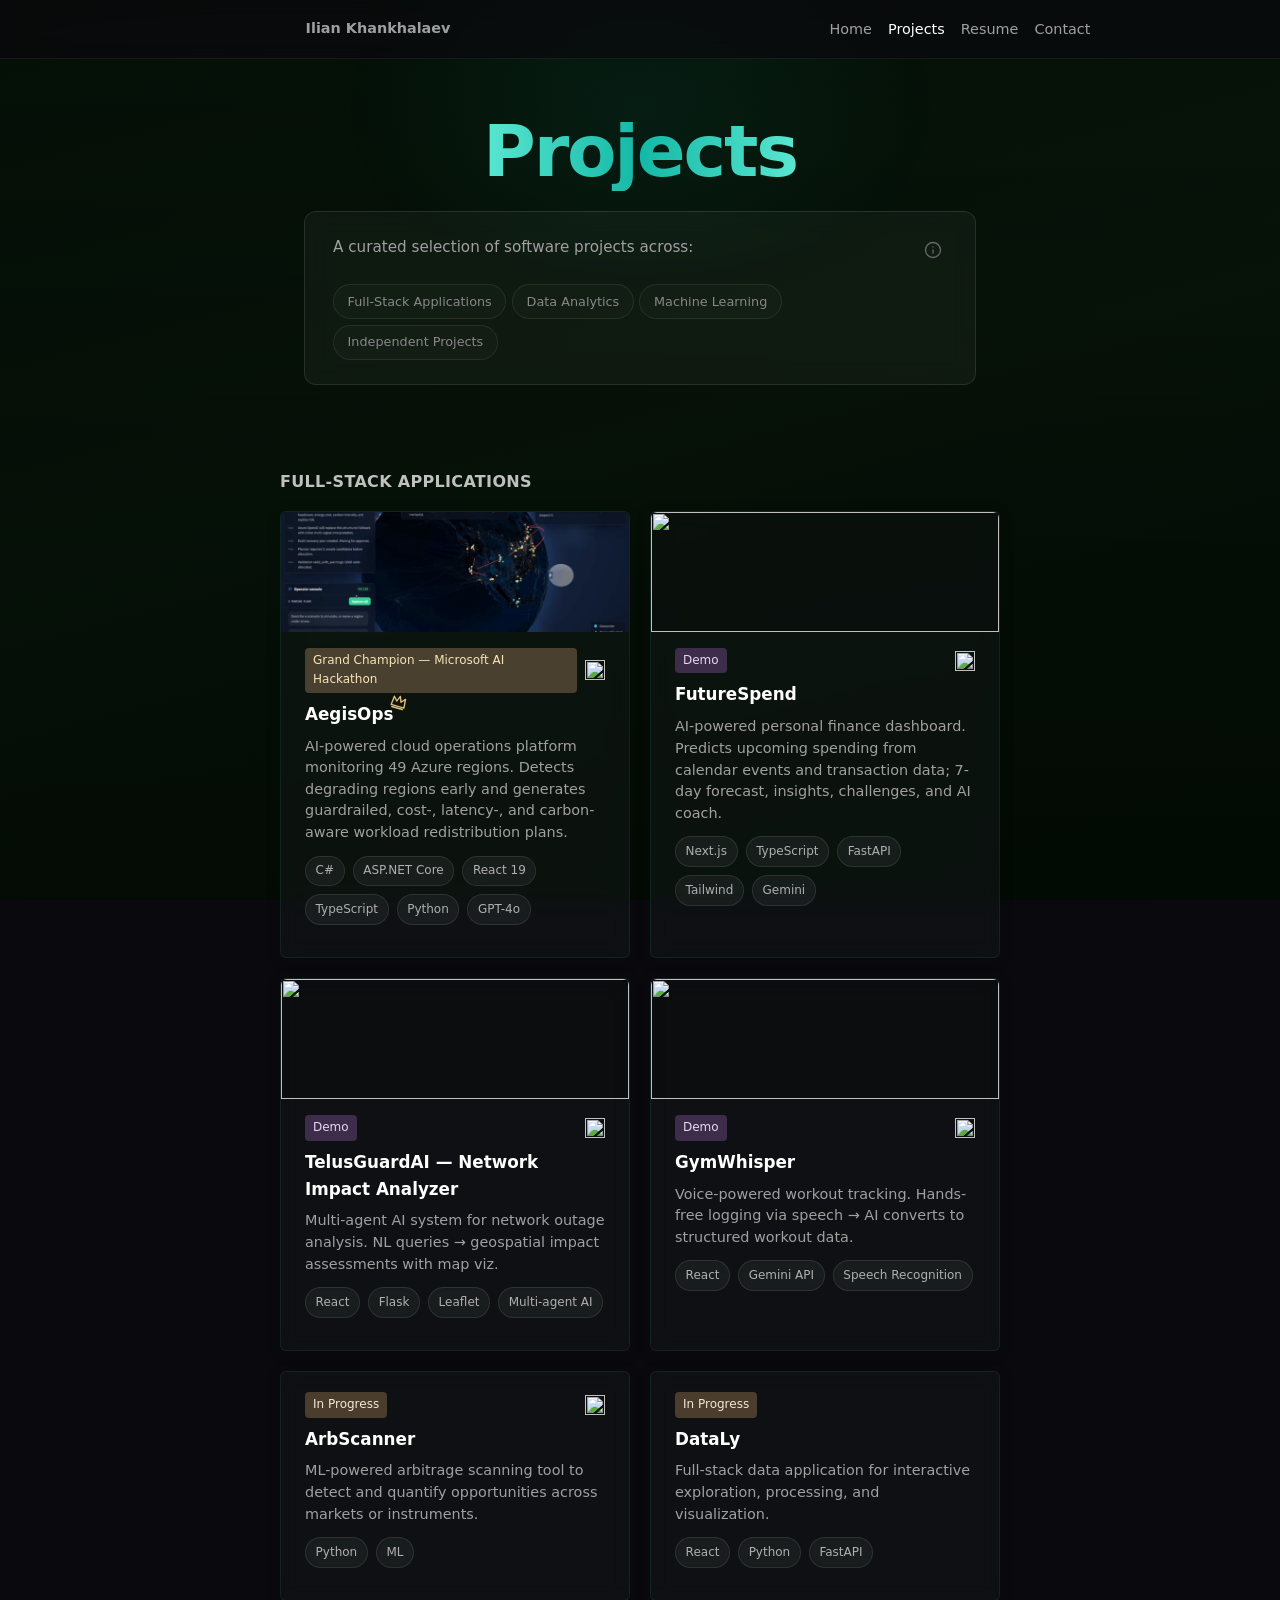
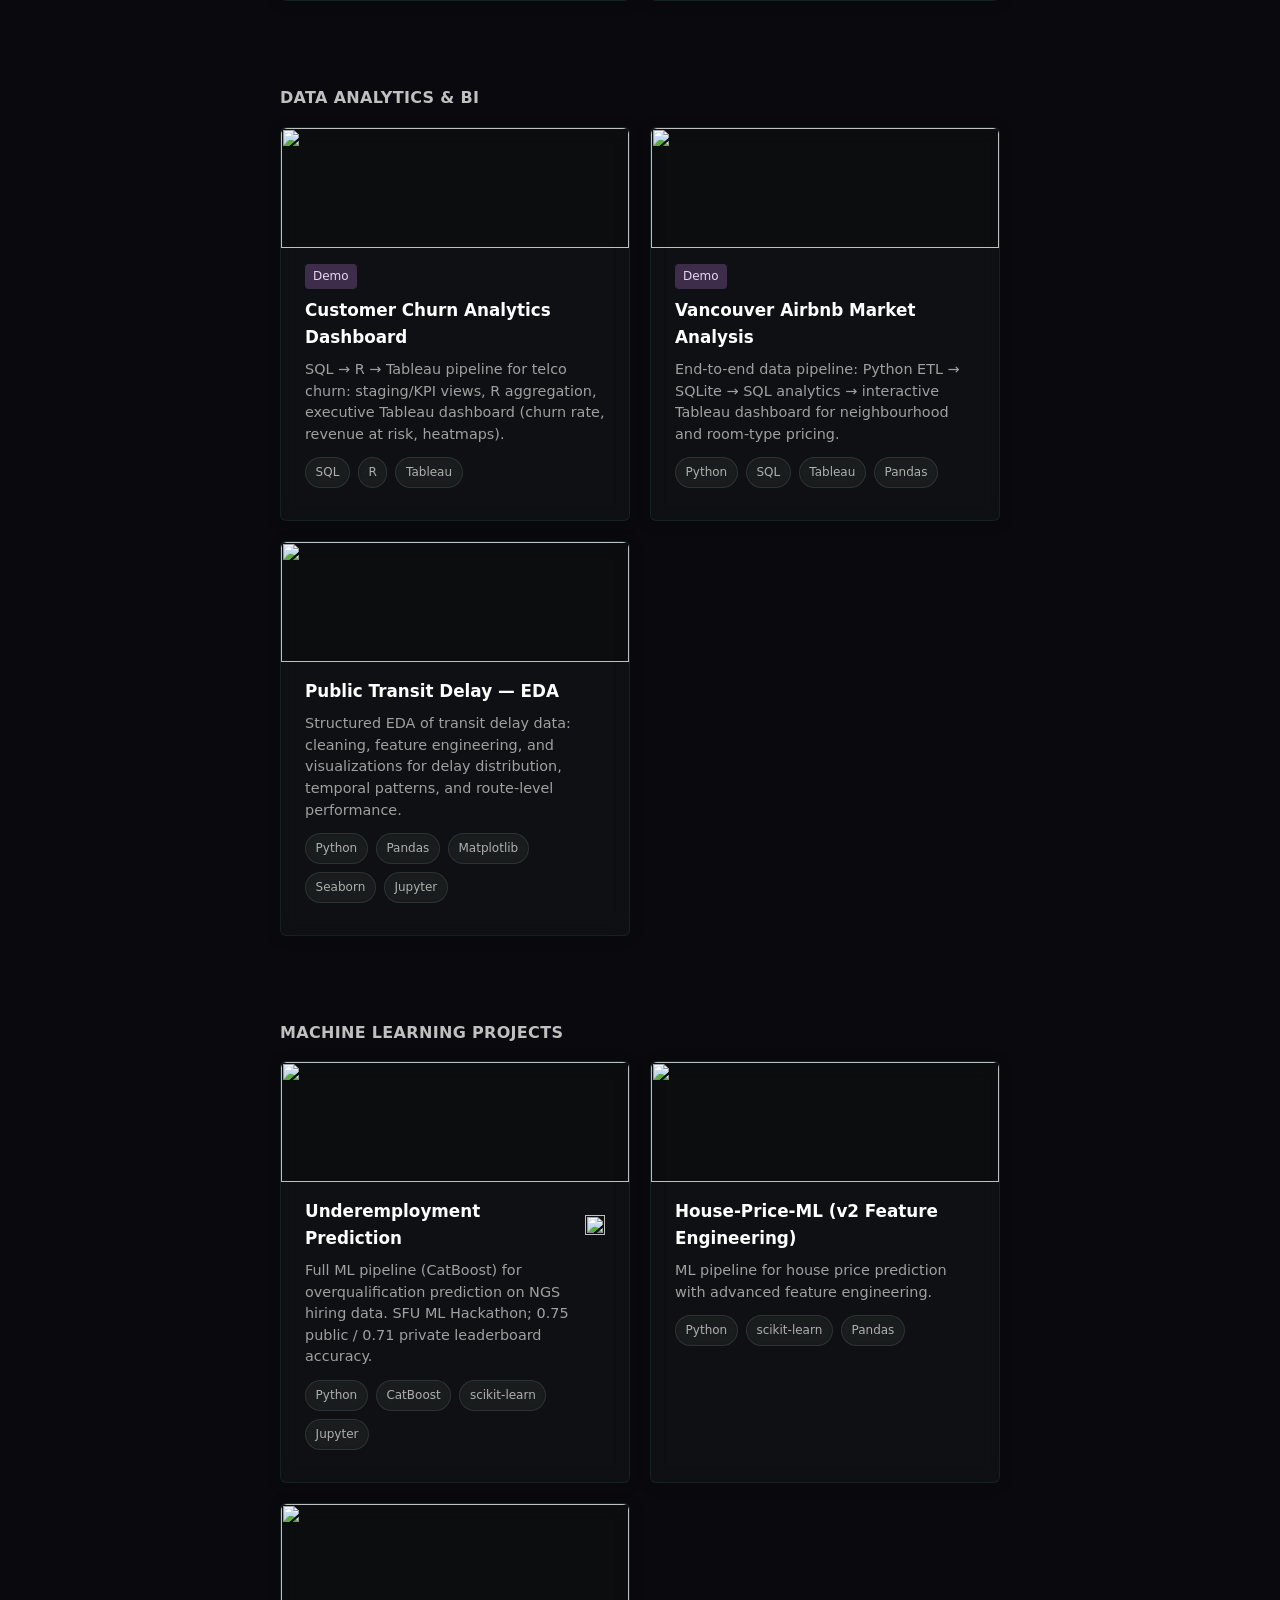
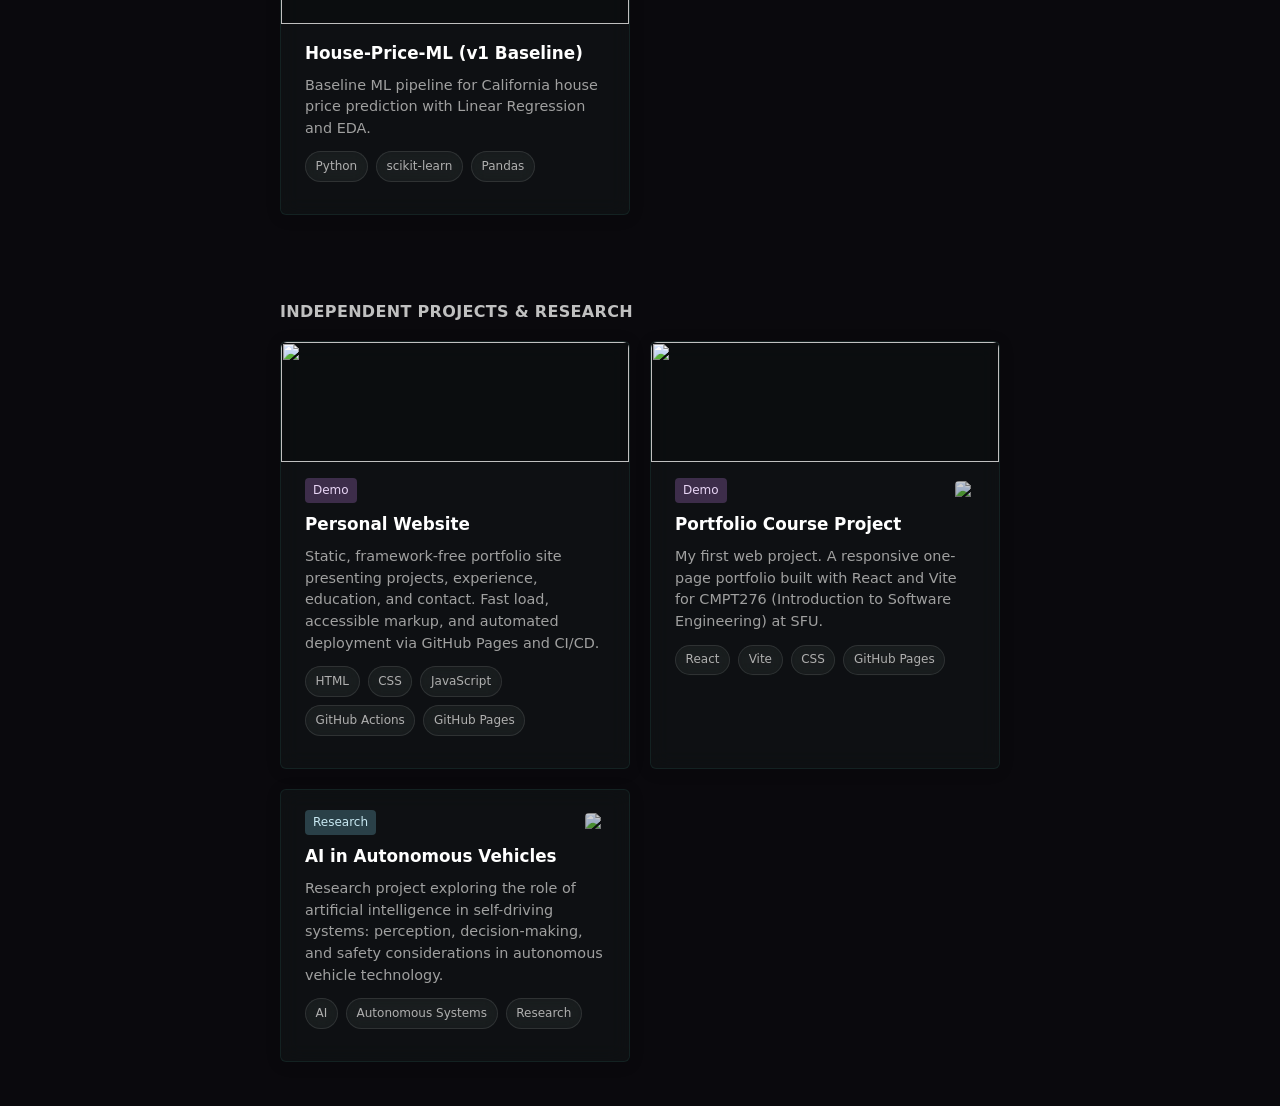
==== src/pages/projects.html @ e8b5ee28 "add aegisops project page" ====
<!DOCTYPE html>
<html lang="en">
<head>
  <meta charset="UTF-8">
  <meta name="viewport" content="width=device-width, initial-scale=1.0">
  <title>Projects | Ilian Khankhalaev</title>
  <link rel="icon" href="../assets/icons/favicon.ico" type="image/x-icon">
  <link rel="stylesheet" href="../styles/main.css">
</head>
<body class="page-projects page-projects-listing">
  <div class="page-bg" aria-hidden="true"></div>
  <div class="page-bg-gif" aria-hidden="true"></div>
  <div class="page-projects-listing-section-bg" aria-hidden="true"></div>
  <nav class="nav-sticky">
    <div class="nav-inner">
      <a href="index.html" class="nav-logo">Ilian Khankhalaev</a>
      <ul>
        <li><a href="index.html">Home</a></li>
        <li><a href="projects.html" class="active">Projects</a></li>
        <li><a href="../assets/Ilian-Khankhalaev-Resume.pdf">Resume</a></li>
        <li><a href="index.html#contact">Contact</a></li>
      </ul>
    </div>
  </nav>

  <main class="projects-page">
    <section class="section projects-intro">
      <div class="container">
        <h1 class="text-scramble-reveal">Projects</h1>
        <div class="projects-intro-card">
          <div class="projects-intro-row">
            <p class="projects-intro-text">A curated selection of software projects across:</p>
            <div class="projects-info-wrap" id="projects-info-wrap">
            <button type="button" class="projects-info-trigger" id="projects-info-trigger" aria-label="Project labels explained" aria-expanded="false" aria-haspopup="true">
              <svg class="projects-info-icon" width="18" height="18" viewBox="0 0 24 24" fill="none" stroke="currentColor" stroke-width="1.8" stroke-linecap="round" aria-hidden="true"><circle cx="12" cy="12" r="10"/><path d="M12 16v-4M12 8h.01"/></svg>
            </button>
            <div class="projects-info-popover" id="projects-info-popover" role="tooltip" aria-hidden="true">
              <p class="projects-info-popover-title">Project labels</p>
              <ul class="projects-info-popover-list">
                <li><span class="project-card-label project-card-demo">Demo</span> — Live demo available</li>
                <li><span class="project-card-label project-card-in-progress">In Progress</span> — Work in progress</li>
                <li><span class="project-card-label project-card-research">Research</span> — Research project</li>
                <li><img src="../assets/icons/team.png" alt="" class="projects-info-sfu-logo" width="16" height="16" title="Team Project"> — Team project</li>
                <li><img src="../assets/icons/companies/sfu-square.png" alt="" width="16" height="16" class="projects-info-sfu-logo" title="SFU Coursework"> — SFU coursework</li>
              </ul>
              <p class="projects-info-popover-note">Click any project card to view details and demos.</p>
            </div>
          </div>
          </div>
          <nav class="projects-nav" role="tablist" aria-label="Jump to category">
            <a href="#fullstack" role="tab" aria-selected="false" data-section="fullstack">Full-Stack Applications</a>
            <a href="#data-analytics" role="tab" aria-selected="false" data-section="data-analytics">Data Analytics</a>
            <a href="#ml" role="tab" aria-selected="false" data-section="ml">Machine Learning</a>
            <a href="#coursework" role="tab" aria-selected="false" data-section="coursework">Independent Projects</a>
          </nav>
        </div>
      </div>
    </section>

    <section id="fullstack" class="section project-category">
      <div class="container">
        <h2 class="category-heading">Full-Stack Applications</h2>
        <div class="project-cards">
          <a class="project-card" href="./projects/aegisops.html">
            <div class="project-card-image-wrapper">
              <img src="../assets/projects/AegisOps/Dashboard.png" alt="" class="project-card-image" width="800" height="450" loading="lazy">
            </div>
            <div class="project-card-labels-row">
              <div class="project-card-labels">
                <span class="project-card-label project-card-award">Grand Champion — Microsoft AI Hackathon</span>
              </div>
              <img src="../assets/icons/team.png" alt="" class="project-card-logo" width="24" height="24" aria-hidden="true" title="Team Project">
            </div>
            <h3><span class="project-title-crowned">AegisOps<svg class="project-title-crown" viewBox="0 0 24 20" fill="none" stroke="currentColor" stroke-width="1.9" stroke-linecap="round" stroke-linejoin="round" aria-hidden="true"><path d="M3 16.5 L4.1 4.5 L9 10 L12 2.5 L15 10 L19.9 4.5 L21 16.5 Z"/><path d="M4.6 19 H19.4"/></svg></span></h3>
            <p>AI-powered cloud operations platform monitoring 49 Azure regions. Detects degrading regions early and generates guardrailed, cost-, latency-, and carbon-aware workload redistribution plans.</p>
            <div class="tech-tags">
              <span>C#</span>
              <span>ASP.NET Core</span>
              <span>React 19</span>
              <span>TypeScript</span>
              <span>Python</span>
              <span>GPT-4o</span>
            </div>
          </a>
          <a class="project-card" href="./projects/futurespend.html">
            <div class="project-card-image-wrapper">
              <img src="../assets/projects/FutureSpend.png" alt="" class="project-card-image project-card-image--bottom" width="800" height="450" loading="lazy">
            </div>
            <div class="project-card-labels-row">
              <div class="project-card-labels">
                <span class="project-card-label project-card-demo">Demo</span>
              </div>
              <img src="../assets/icons/team.png" alt="" class="project-card-logo" width="24" height="24" aria-hidden="true" title="Team Project">
            </div>
            <h3>FutureSpend</h3>
            <p>AI-powered personal finance dashboard. Predicts upcoming spending from calendar events and transaction data; 7-day forecast, insights, challenges, and AI coach.</p>
            <div class="tech-tags">
              <span>Next.js</span>
              <span>TypeScript</span>
              <span>FastAPI</span>
              <span>Tailwind</span>
              <span>Gemini</span>
            </div>
          </a>
          <a class="project-card" href="./projects/network-impact-analyzer.html">
            <div class="project-card-image-wrapper">
              <img src="../assets/projects/TelusGuardAI.png" alt="" class="project-card-image project-card-image--top" width="800" height="450" loading="lazy">
            </div>
            <div class="project-card-labels-row">
              <div class="project-card-labels">
                <span class="project-card-label project-card-demo">Demo</span>
              </div>
              <img src="../assets/icons/team.png" alt="" class="project-card-logo" width="24" height="24" aria-hidden="true" title="Team Project">
            </div>
            <h3>TelusGuardAI — Network Impact Analyzer</h3>
            <p>Multi-agent AI system for network outage analysis. NL queries → geospatial impact assessments with map viz.</p>
            <div class="tech-tags">
              <span>React</span>
              <span>Flask</span>
              <span>Leaflet</span>
              <span>Multi-agent AI</span>
            </div>
          </a>
          <a class="project-card" href="./projects/gym-whisper.html">
            <div class="project-card-image-wrapper">
              <img src="../assets/projects/GymWhisper/GymWhisper-preview.png" alt="" class="project-card-image" width="800" height="450" loading="lazy">
            </div>
            <div class="project-card-labels-row">
              <div class="project-card-labels">
                <span class="project-card-label project-card-demo">Demo</span>
              </div>
              <img src="../assets/icons/team.png" alt="" class="project-card-logo" width="24" height="24" aria-hidden="true" title="Team Project">
            </div>
            <h3>GymWhisper</h3>
            <p>Voice-powered workout tracking. Hands-free logging via speech → AI converts to structured workout data.</p>
            <div class="tech-tags">
              <span>React</span>
              <span>Gemini API</span>
              <span>Speech Recognition</span>
            </div>
          </a>
          <a class="project-card" href="./projects/arbscanner.html">
            <div class="project-card-labels-row">
              <div class="project-card-labels">
                <span class="project-card-label project-card-in-progress">In Progress</span>
              </div>
              <img src="../assets/icons/team.png" alt="" class="project-card-logo" width="24" height="24" aria-hidden="true" title="Team Project">
            </div>
            <h3>ArbScanner</h3>
            <p>ML-powered arbitrage scanning tool to detect and quantify opportunities across markets or instruments.</p>
            <div class="tech-tags">
              <span>Python</span>
              <span>ML</span>
            </div>
          </a>
          <a class="project-card" href="./projects/dataly.html">
            <div class="project-card-labels-row">
              <div class="project-card-labels">
                <span class="project-card-label project-card-in-progress">In Progress</span>
              </div>
            </div>
            <h3>DataLy</h3>
            <p>Full-stack data application for interactive exploration, processing, and visualization.</p>
            <div class="tech-tags">
              <span>React</span>
              <span>Python</span>
              <span>FastAPI</span>
            </div>
          </a>
        </div>
      </div>
    </section>

    <section id="data-analytics" class="section project-category">
      <div class="container">
        <h2 class="category-heading">Data Analytics &amp; BI</h2>
        <div class="project-cards">
          <a class="project-card" href="./projects/customer-churn-dashboard.html">
            <div class="project-card-image-wrapper">
              <img src="../assets/projects/customer-churn-dashboard.png" alt="" class="project-card-image project-card-image--top-high" width="800" height="450" loading="lazy">
            </div>
            <div class="project-card-labels-row">
              <div class="project-card-labels">
                <span class="project-card-label project-card-demo">Demo</span>
              </div>
            </div>
            <h3>Customer Churn Analytics Dashboard</h3>
            <p>SQL → R → Tableau pipeline for telco churn: staging/KPI views, R aggregation, executive Tableau dashboard (churn rate, revenue at risk, heatmaps).</p>
            <div class="tech-tags">
              <span>SQL</span>
              <span>R</span>
              <span>Tableau</span>
            </div>
          </a>
          <a class="project-card" href="./projects/airbnb-market-analysis.html">
            <div class="project-card-image-wrapper">
              <img src="../assets/projects/airbnb-market-analysis/tableau.png" alt="" class="project-card-image project-card-image--top" width="800" height="450" loading="lazy">
            </div>
            <div class="project-card-labels-row">
              <div class="project-card-labels">
                <span class="project-card-label project-card-demo">Demo</span>
              </div>
            </div>
            <h3>Vancouver Airbnb Market Analysis</h3>
            <p>End-to-end data pipeline: Python ETL → SQLite → SQL analytics → interactive Tableau dashboard for neighbourhood and room-type pricing.</p>
            <div class="tech-tags">
              <span>Python</span>
              <span>SQL</span>
              <span>Tableau</span>
              <span>Pandas</span>
            </div>
          </a>
          <a class="project-card" href="./projects/public-transit-delay-eda.html">
            <div class="project-card-image-wrapper">
              <img src="../assets/projects/public-transit-dealy.png" alt="" class="project-card-image" width="800" height="450" loading="lazy">
            </div>
            <h3>Public Transit Delay — EDA</h3>
            <p>Structured EDA of transit delay data: cleaning, feature engineering, and visualizations for delay distribution, temporal patterns, and route-level performance.</p>
            <div class="tech-tags">
              <span>Python</span>
              <span>Pandas</span>
              <span>Matplotlib</span>
              <span>Seaborn</span>
              <span>Jupyter</span>
            </div>
          </a>
        </div>
      </div>
    </section>

    <section id="ml" class="section project-category">
      <div class="container">
        <h2 class="category-heading">Machine Learning Projects</h2>
        <div class="project-cards">
          <a class="project-card" href="./projects/graduate-underemployment-prediction.html">
            <div class="project-card-image-wrapper">
              <img src="../assets/projects/undereployment-prediction/exploration heatmap.png" alt="" class="project-card-image" width="800" height="450" loading="lazy">
            </div>
            <div class="project-card-title-row">
              <h3>Underemployment Prediction</h3>
              <img src="../assets/icons/team.png" alt="" class="project-card-logo" width="24" height="24" aria-hidden="true" title="Team Project">
            </div>
            <p>Full ML pipeline (CatBoost) for overqualification prediction on NGS hiring data. SFU ML Hackathon; 0.75 public / 0.71 private leaderboard accuracy.</p>
            <div class="tech-tags">
              <span>Python</span>
              <span>CatBoost</span>
              <span>scikit-learn</span>
              <span>Jupyter</span>
            </div>
          </a>
          <a class="project-card" href="./projects/house-price-ml.html">
            <div class="project-card-image-wrapper">
              <img src="../assets/projects/house-price-v2/01_geographical_housing_prices.png" alt="" class="project-card-image" width="800" height="450" loading="lazy">
            </div>
            <h3>House-Price-ML (v2 Feature Engineering)</h3>
            <p>ML pipeline for house price prediction with advanced feature engineering.</p>
            <div class="tech-tags">
              <span>Python</span>
              <span>scikit-learn</span>
              <span>Pandas</span>
            </div>
          </a>
          <a class="project-card" href="./projects/house-price-ml-v1-baseline.html">
            <div class="project-card-image-wrapper">
              <img src="../assets/projects/house-price-v1.png" alt="" class="project-card-image" width="800" height="450" loading="lazy">
            </div>
            <h3>House-Price-ML (v1 Baseline)</h3>
            <p>Baseline ML pipeline for California house price prediction with Linear Regression and EDA.</p>
            <div class="tech-tags">
              <span>Python</span>
              <span>scikit-learn</span>
              <span>Pandas</span>
            </div>
          </a>
        </div>
      </div>
    </section>

    <section id="coursework" class="section project-category">
      <div class="container">
        <h2 class="category-heading">Independent Projects & Research</h2>
        <div class="project-cards">
          <a class="project-card" href="./projects/personal-website.html">
            <div class="project-card-image-wrapper">
              <img src="../assets/projects/personal-website.png" alt="" class="project-card-image" width="800" height="450" loading="lazy">
            </div>
            <div class="project-card-labels-row">
              <div class="project-card-labels">
                <span class="project-card-label project-card-demo">Demo</span>
              </div>
            </div>
            <h3>Personal Website</h3>
            <p>Static, framework-free portfolio site presenting projects, experience, education, and contact. Fast load, accessible markup, and automated deployment via GitHub Pages and CI/CD.</p>
            <div class="tech-tags">
              <span>HTML</span>
              <span>CSS</span>
              <span>JavaScript</span>
              <span>GitHub Actions</span>
              <span>GitHub Pages</span>
            </div>
          </a>
          <a class="project-card" href="./projects/portfolio-website.html">
            <div class="project-card-image-wrapper">
              <img src="../assets/projects/portfolio-website.png" alt="" class="project-card-image" width="800" height="450" loading="lazy">
            </div>
            <div class="project-card-labels-row">
              <div class="project-card-labels">
                <span class="project-card-label project-card-demo">Demo</span>
              </div>
              <img src="../assets/icons/companies/sfu-square.png" alt="SFU" class="project-card-logo project-card-logo-sfu" width="24" height="24" title="SFU Coursework">
            </div>
            <h3>Portfolio Course Project</h3>
            <p>My first web project. A responsive one-page portfolio built with React and Vite for CMPT276 (Introduction to Software Engineering) at SFU.</p>
            <div class="tech-tags">
              <span>React</span>
              <span>Vite</span>
              <span>CSS</span>
              <span>GitHub Pages</span>
            </div>
          </a>
          <a class="project-card" href="./projects/ai-autonomous-vehicles.html">
            <div class="project-card-labels-row">
              <div class="project-card-labels">
                <span class="project-card-label project-card-research">Research</span>
              </div>
              <img src="../assets/icons/companies/sfu-square.png" alt="SFU" class="project-card-logo project-card-logo-sfu" width="24" height="24" title="SFU Coursework">
            </div>
            <h3>AI in Autonomous Vehicles</h3>
            <p>Research project exploring the role of artificial intelligence in self-driving systems: perception, decision-making, and safety considerations in autonomous vehicle technology.</p>
            <div class="tech-tags">
              <span>AI</span>
              <span>Autonomous Systems</span>
              <span>Research</span>
            </div>
          </a>
        </div>
      </div>
    </section>
  </main>
  <script src="../scripts/background-gif-reveal.js"></script>
  <script src="../scripts/resume-preview.js"></script>
  <script src="../scripts/text-scramble-reveal.js"></script>
  <script>
    (function () {
      if (document.body.classList.contains('page-projects-listing')) {
        var intro = document.querySelector('.projects-intro');
        if (intro) {
          function update() {
            document.body.classList.toggle('past-intro', window.scrollY >= intro.offsetHeight * 0.7);
          }
          window.addEventListener('scroll', update, { passive: true });
          update();
        }
      }
    })();
  </script>
  <script>
    (function () {
      var nav = document.querySelector('.projects-nav');
      var tabs = nav ? nav.querySelectorAll('a[data-section]') : [];
      var sections = ['fullstack', 'data-analytics', 'ml', 'coursework'].map(function (id) {
        return document.getElementById(id);
      }).filter(Boolean);

      function setActive(sectionId) {
        tabs.forEach(function (tab) {
          var isActive = tab.getAttribute('data-section') === sectionId;
          tab.classList.toggle('is-active', isActive);
          tab.setAttribute('aria-selected', isActive ? 'true' : 'false');
        });
      }

      function updateFromHash() {
        var hash = (location.hash || '#fullstack').slice(1);
        if (sections.some(function (s) { return s.id === hash; })) {
          setActive(hash);
        }
      }

      if (nav && tabs.length && sections.length) {
        updateFromHash();
        window.addEventListener('hashchange', updateFromHash);

        var observer = new IntersectionObserver(
          function (entries) {
            entries.forEach(function (entry) {
              if (!entry.isIntersecting) return;
              setActive(entry.target.id);
            });
          },
          { rootMargin: '-20% 0px -60% 0px', threshold: 0 }
        );
        sections.forEach(function (s) { observer.observe(s); });
      }
    })();
    (function () {
      var wrap = document.getElementById('projects-info-wrap');
      var trigger = document.getElementById('projects-info-trigger');
      var popover = document.getElementById('projects-info-popover');
      if (!wrap || !trigger || !popover) return;

      function open() {
        wrap.classList.add('is-open');
        trigger.setAttribute('aria-expanded', 'true');
        popover.setAttribute('aria-hidden', 'false');
      }

      function close() {
        wrap.classList.remove('is-open');
        trigger.setAttribute('aria-expanded', 'false');
        popover.setAttribute('aria-hidden', 'true');
      }

      trigger.addEventListener('click', function (e) {
        e.preventDefault();
        if (wrap.classList.contains('is-open')) {
          close();
        } else {
          open();
        }
      });

      document.addEventListener('click', function (e) {
        if (wrap.classList.contains('is-open') && !wrap.contains(e.target)) {
          close();
        }
      });

      document.addEventListener('keydown', function (e) {
        if (e.key === 'Escape' && wrap.classList.contains('is-open')) {
          close();
        }
      });
    })();
  </script>
</body>
</html>
---- src/styles/main.css ----
@import url('https://fonts.googleapis.com/css2?family=Source+Serif+4:opsz,wght@8..60,400;8..60,500;8..60,600&display=swap');

/* ========================================
   Base & Reset
   ======================================== */

* {
  box-sizing: border-box;
}

.sr-only {
  position: absolute;
  width: 1px;
  height: 1px;
  padding: 0;
  margin: -1px;
  overflow: hidden;
  clip: rect(0, 0, 0, 0);
  white-space: nowrap;
  border: 0;
}

html {
  background-color: #0a090d;
  scroll-behavior: smooth;
}

@media (prefers-reduced-motion: reduce) {
  html {
    scroll-behavior: auto;
  }
}

body {
  font-family: system-ui, -apple-system, BlinkMacSystemFont, "Segoe UI", Roboto, "Helvetica Neue", Arial, sans-serif;
  line-height: 1.6;
  margin: 0;
  padding: 0;
  color: #e0e0e0;
  background-color: #0f0f0f;
  
  /* Default accent colors (homepage) */
  --accent-primary: #a855f7;
  --accent-secondary: #c084fc;
  --accent-light: #f5e6ff;
  --accent-link: #7ab8e8;
  --accent-link-hover: #a0d4f8;
}

/* Projects page: teal/cool blue accent color theme */
body.page-projects {
  --accent-primary: #14b8a6;
  --accent-secondary: #5eead4;
  --accent-light: #ccfbf1;
  --accent-link: #22d3ee;
  --accent-link-hover: #67e8f9;
}

/* Projects listing page: background from .page-bg (color #080c0c) */
body.page-projects-listing {
  background-color: transparent;
}

body.page-projects-listing main {
  position: relative;
  z-index: 1;
}

/* Project detail pages: background from .page-bg (color #080a0f) */
body.page-projects:not(.page-projects-listing) {
  background-color: transparent;
}

body.page-projects:not(.page-projects-listing) main {
  position: relative;
  z-index: 1;
}

/* Shared fixed background on all pages (separate layer to avoid scroll shake) */
.page-bg {
  position: fixed;
  top: 0;
  left: 0;
  right: 0;
  bottom: 0;
  z-index: -1;
  pointer-events: none;
  background-color: #060508;
  background-image:
    linear-gradient(to bottom, rgba(0, 0, 0, 0.08) 0%, rgba(0, 0, 0, 0.22) 35%, rgba(0, 0, 0, 0.35) 100%),
    linear-gradient(
      165deg,
      rgba(6, 5, 8, 0.88) 0%,
      rgba(18, 12, 28, 0.82) 25%,
      rgba(22, 16, 36, 0.78) 50%,
      rgba(18, 12, 28, 0.82) 75%,
      rgba(6, 5, 8, 0.88) 100%
    ),
    url('../assets/background.png');
  background-size: cover;
  background-position: center center;
  background-repeat: no-repeat;
  transform: translateZ(0);
  backface-visibility: hidden;
}

/* Home: GIF covers full viewport; fades out when past hero to reveal static bg underneath */
body.page-home .page-bg {
  background-color: #040306;
  background-image:
    linear-gradient(to bottom, rgba(0, 0, 0, 0.12) 0%, rgba(0, 0, 0, 0.28) 35%, rgba(0, 0, 0, 0.42) 100%),
    linear-gradient(
      165deg,
      rgba(5, 4, 7, 0.9) 0%,
      rgba(14, 10, 24, 0.86) 25%,
      rgba(18, 14, 32, 0.82) 50%,
      rgba(14, 10, 24, 0.86) 75%,
      rgba(5, 4, 7, 0.9) 100%
    ),
    url('../assets/background.gif');
  background-size: cover;
  background-position: center center;
  background-repeat: no-repeat;
  transform: translateZ(0);
  transition: opacity 1.4s ease;
}

/* Once scrolled past hero, fade out GIF so only static background is visible */
body.page-home.past-hero .page-bg {
  opacity: 0;
  pointer-events: none;
}

/* Narrative pages: same purplish overlay, background-blur2.png (darker) */
body[data-narrative] .page-bg {
  background-color: #060508;
  background-image:
    linear-gradient(to bottom, rgba(0, 0, 0, 0.2) 0%, rgba(0, 0, 0, 0.35) 35%, rgba(0, 0, 0, 0.48) 100%),
    linear-gradient(
      165deg,
      rgba(6, 5, 8, 0.92) 0%,
      rgba(18, 12, 28, 0.88) 25%,
      rgba(22, 16, 36, 0.86) 50%,
      rgba(18, 12, 28, 0.88) 75%,
      rgba(6, 5, 8, 0.92) 100%
    ),
    url('../assets/background-blur2.png');
}

/* Projects listing: static background-blur.png first; GIF fades in on top once loaded (see .page-bg-gif) */
body.page-projects-listing .page-bg {
  background-color: #050d08;
  background-image:
    linear-gradient(to bottom, rgba(0, 0, 0, 0.14) 0%, rgba(0, 0, 0, 0.28) 35%, rgba(0, 0, 0, 0.4) 100%),
    linear-gradient(
      165deg,
      rgba(5, 18, 7, 0.91) 0%,
      rgba(6, 20, 8, 0.89) 12%,
      rgba(7, 22, 9, 0.87) 25%,
      rgba(8, 24, 10, 0.85) 38%,
      rgba(9, 26, 11, 0.85) 50%,
      rgba(7, 22, 9, 0.87) 62%,
      rgba(6, 20, 8, 0.89) 75%,
      rgba(5, 18, 7, 0.91) 88%,
      rgba(4, 16, 6, 0.93) 100%
    ),
    url('../assets/background-blur.png');
  background-size: cover;
  background-position: center center;
  background-repeat: no-repeat;
  transition: opacity 1.4s ease;
}

/* Projects listing: GIF overlay — visible only after preload; longer transition, fades out when past intro */
body.page-projects-listing .page-bg-gif {
  position: fixed;
  top: 0;
  left: 0;
  right: 0;
  bottom: 0;
  z-index: -1;
  pointer-events: none;
  background-color: #050d08;
  background-image:
    linear-gradient(to bottom, rgba(0, 0, 0, 0.14) 0%, rgba(0, 0, 0, 0.28) 35%, rgba(0, 0, 0, 0.4) 100%),
    linear-gradient(
      165deg,
      rgba(5, 18, 7, 0.91) 0%,
      rgba(6, 20, 8, 0.89) 12%,
      rgba(7, 22, 9, 0.87) 25%,
      rgba(8, 24, 10, 0.85) 38%,
      rgba(9, 26, 11, 0.85) 50%,
      rgba(7, 22, 9, 0.87) 62%,
      rgba(6, 20, 8, 0.89) 75%,
      rgba(5, 18, 7, 0.91) 88%,
      rgba(4, 16, 6, 0.93) 100%
    ),
    url('../assets/background-slow.gif');
  background-size: cover;
  background-position: center center;
  background-repeat: no-repeat;
  opacity: 0;
  transition: opacity 8.5s ease;
}

body.page-projects-listing.gif-ready .page-bg-gif {
  opacity: 1;
}

/* After first load in session: show GIF immediately, no long fade */
body.page-projects-listing.gif-ready.gif-no-transition .page-bg-gif {
  transition: none;
}

body.page-projects-listing.past-intro .page-bg,
body.page-projects-listing.past-intro .page-bg-gif {
  opacity: 0;
  pointer-events: none;
}

/* Static background layer (visible after scroll past intro) */
body.page-projects-listing .page-projects-listing-section-bg {
  position: fixed;
  top: 0;
  left: 0;
  right: 0;
  bottom: 0;
  z-index: -2;
  pointer-events: none;
  background-color: #060a0a;
  background-image:
    linear-gradient(to bottom, rgba(0, 0, 0, 0.14) 0%, rgba(0, 0, 0, 0.28) 35%, rgba(0, 0, 0, 0.4) 100%),
    linear-gradient(
      165deg,
      rgba(5, 18, 7, 0.91) 0%,
      rgba(6, 20, 8, 0.89) 12%,
      rgba(7, 22, 9, 0.87) 25%,
      rgba(8, 24, 10, 0.85) 38%,
      rgba(9, 26, 11, 0.85) 50%,
      rgba(7, 22, 9, 0.87) 62%,
      rgba(6, 20, 8, 0.89) 75%,
      rgba(5, 18, 7, 0.91) 88%,
      rgba(4, 16, 6, 0.93) 100%
    ),
    url('../assets/background-blur.png');
  background-size: cover;
  background-position: center center;
  background-repeat: no-repeat;
}

/* Project detail pages: darker dark blue overlay over background image */
body.page-projects:not(.page-projects-listing) .page-bg {
  background-color: #080a0f;
  background-image:
    linear-gradient(to bottom, rgba(0, 0, 0, 0.25) 0%, rgba(0, 0, 0, 0.4) 35%, rgba(0, 0, 0, 0.5) 100%),
    linear-gradient(
      165deg,
      rgba(10, 13, 18, 0.94) 0%,
      rgba(11, 14, 20, 0.92) 12%,
      rgba(12, 15, 22, 0.9) 25%,
      rgba(13, 16, 24, 0.9) 38%,
      rgba(14, 17, 26, 0.9) 50%,
      rgba(12, 15, 22, 0.9) 62%,
      rgba(11, 14, 18, 0.92) 75%,
      rgba(10, 13, 18, 0.94) 88%,
      rgba(8, 10, 15, 0.96) 100%
    ),
    url('../assets/background-blur2.png');
}

body.page-home,
body.page-projects-listing,
body.page-projects:not(.page-projects-listing),
body[data-narrative] {
  background-color: transparent;
}

body.page-home main {
  position: relative;
  z-index: 1;
}

/* From first section down: same purple overlay as hero, static background image */
body.page-home .page-home-section-bg {
  position: fixed;
  top: 0;
  left: 0;
  right: 0;
  bottom: 0;
  z-index: -2;
  pointer-events: none;
  background-color: #040306;
  background-image:
    linear-gradient(to bottom, rgba(0, 0, 0, 0.12) 0%, rgba(0, 0, 0, 0.28) 35%, rgba(0, 0, 0, 0.42) 100%),
    linear-gradient(
      165deg,
      rgba(5, 4, 7, 0.9) 0%,
      rgba(14, 10, 24, 0.86) 25%,
      rgba(18, 14, 32, 0.82) 50%,
      rgba(14, 10, 24, 0.86) 75%,
      rgba(5, 4, 7, 0.9) 100%
    ),
    url('../assets/background-blur.png');
  background-size: cover;
  background-position: center center;
  background-repeat: no-repeat;
}

body.page-home main > * {
  position: relative;
  z-index: 1;
}

/* Home page: glassy section box for intro only (below hero) */
body.page-home #intro .container {
  background-color: rgba(24, 20, 32, 0.5);
  backdrop-filter: blur(12px);
  -webkit-backdrop-filter: blur(12px);
  border: 1px solid rgba(255, 255, 255, 0.08);
  border-radius: 12px;
  padding: 2.25rem 1.5rem;
  box-shadow: 0 4px 24px rgba(0, 0, 0, 0.15);
}

/* Home page: from Featured Projects down, no section container background */
body.page-home #featured .container,
body.page-home #featured ~ .section .container {
  background-color: transparent;
  backdrop-filter: none;
  -webkit-backdrop-filter: none;
  border: none;
  border-radius: 0;
  box-shadow: none;
  padding: 2.25rem 1.5rem;
}

/* Home page: keep glassy project cards */
body.page-home .project-card {
  background-color: rgba(28, 24, 36, 0.45);
  backdrop-filter: blur(10px);
  -webkit-backdrop-filter: blur(10px);
  border: 1px solid rgba(255, 255, 255, 0.08);
  box-shadow: 0 2px 16px rgba(0, 0, 0, 0.12);
}

body.page-home .project-card:hover,
body.page-home .project-card:focus-visible {
  background-color: rgba(48, 38, 62, 0.55);
  border-color: rgba(168, 85, 247, 0.15);
}

/* Projects listing: no background on intro header (heading + description + nav) */
body.page-projects .projects-intro .container {
  background-color: transparent;
  backdrop-filter: none;
  -webkit-backdrop-filter: none;
  border: none;
  border-radius: 0;
  box-shadow: none;
  padding: 2.25rem 1.5rem;
}

/* Projects page: no background for project category sections */
body.page-projects .project-category .container {
  background-color: transparent;
  backdrop-filter: none;
  -webkit-backdrop-filter: none;
  border: none;
  border-radius: 0;
  padding: 0;
  box-shadow: none;
}

/* Projects page: glassy project cards with teal accent */
body.page-projects .project-card {
  background-color: rgba(20, 28, 28, 0.45);
  backdrop-filter: blur(10px);
  -webkit-backdrop-filter: blur(10px);
  border: 1px solid rgba(94, 234, 212, 0.08);
  box-shadow: 0 2px 16px rgba(0, 0, 0, 0.12);
}

body.page-projects .project-card:hover,
body.page-projects .project-card:focus-visible {
  background-color: rgba(24, 36, 36, 0.55);
  border-color: rgba(94, 234, 212, 0.15);
  box-shadow: 0 4px 20px rgba(20, 184, 166, 0.1);
}

/* Home page: keep glassy timeline nodes */
body.page-home .timeline-node {
  background-color: rgba(28, 24, 36, 0.45);
  backdrop-filter: blur(10px);
  -webkit-backdrop-filter: blur(10px);
  border: 1px solid rgba(255, 255, 255, 0.08);
  box-shadow: 0 2px 16px rgba(0, 0, 0, 0.12);
}

body.page-home .timeline-node:hover {
  background-color: rgba(48, 38, 62, 0.55);
  border-color: rgba(168, 85, 247, 0.15);
}

/* Home page: keep glassy post cards */
body.page-home .post-card {
  background-color: rgba(28, 24, 36, 0.45);
  backdrop-filter: blur(10px);
  -webkit-backdrop-filter: blur(10px);
  border: 1px solid rgba(255, 255, 255, 0.08);
  box-shadow: 0 2px 16px rgba(0, 0, 0, 0.12);
}

body.page-home .post-card-link:hover .post-card,
body.page-home .post-card-link:focus-visible .post-card {
  background-color: rgba(48, 38, 62, 0.55);
  border-color: rgba(168, 85, 247, 0.15);
}

/* ========================================
   Layout
   ======================================== */

.container {
  max-width: 720px;
  margin: 0 auto;
  padding: 0 1.5rem;
}

body > .container {
  padding-top: 2rem;
}

/* ========================================
   Sticky Navigation
   ======================================== */

.nav-sticky {
  position: fixed;
  top: 0;
  left: 0;
  right: 0;
  z-index: 100;
  background-color: rgba(10, 9, 13, 0.7);
  backdrop-filter: blur(10px);
  -webkit-backdrop-filter: blur(10px);
  border-bottom: 1px solid rgba(255, 255, 255, 0.06);
}

main {
  padding-top: 3.5rem;
}

/* Centered navbar container: same max-width band centered on all viewports */
.nav-inner {
  max-width: 960px;
  margin: 0 auto;
  padding: 1rem 1.85rem;
  display: flex;
  justify-content: space-between;
  align-items: center;
  width: 100%;
  box-sizing: border-box;
}

.nav-logo {
  font-weight: 600;
  color: #fff;
  text-decoration: none;
  font-size: 0.95rem;
  margin-left: 7.25rem;
}

.nav-sticky ul {
  list-style: none;
  margin: 0;
  padding: 0;
  display: flex;
  gap: 1rem;
}

.nav-sticky a {
  color: #a0a0a0;
  text-decoration: none;
  font-size: 0.9rem;
  transition: color 0.15s ease;
}

.nav-sticky a:hover,
.nav-sticky a.active {
  color: #fff;
}

@media (max-width: 768px) {
  .nav-logo {
    margin-left: 0;
  }
}

/* ========================================
   Sections
   ======================================== */

.section {
  padding: 1.25rem 0;
}

.section-title {
  font-size: 1.25rem;
  font-weight: 600;
  margin: 0 0 1.5rem;
  color: #fff;
  letter-spacing: -0.02em;
}

/* Contact section: scroll-to offset so nav "Contact" lands a bit higher (matches scroll-arrow offset) */
#contact {
  scroll-margin-top: 45px;
}

/* ========================================
   Hero / Intro
   ======================================== */

/* Hero: full viewport, name + subtitle centered in middle of screen */
.hero {
  position: relative;
  min-height: calc(100vh - 3.5rem);
  display: flex;
  flex-direction: column;
  align-items: center;
  justify-content: center;
  padding: 2rem 1.5rem;
  overflow: hidden;
}

/* Home page: very soft purple glow behind hero text, blends into background */
body.page-home .hero::before {
  content: "";
  position: absolute;
  inset: 0;
  z-index: 0;
  pointer-events: none;
  background: radial-gradient(
    ellipse 100% 80% at 50% 45%,
    rgba(168, 85, 247, 0.07) 0%,
    rgba(168, 85, 247, 0.03) 35%,
    transparent 65%
  );
}

.hero-content {
  position: relative;
  z-index: 1;
  display: flex;
  flex-direction: column;
  align-items: center;
  justify-content: center;
  text-align: center;
  width: 100%;
  max-width: 720px;
  padding: 0 1.5rem;
  margin-top: -1.25rem;
}

.hero-name {
  font-size: clamp(3.5rem, 17vw, 7rem);
  font-weight: 600;
  margin: 0 0 0.5rem;
  /* Periodic gradient: first and second halves match so loop is seamless */
  background: linear-gradient(90deg, var(--accent-light) 0%, var(--accent-secondary) 12.5%, var(--accent-primary) 25%, var(--accent-secondary) 37.5%, var(--accent-light) 50%, var(--accent-secondary) 62.5%, var(--accent-primary) 75%, var(--accent-secondary) 87.5%, var(--accent-light) 100%);
  background-size: 200% 100%;
  background-position: 100% 50%;
  -webkit-background-clip: text;
  background-clip: text;
  color: transparent;
  letter-spacing: -0.03em;
  line-height: 1.1;
  text-align: center;
  /* Fade at edges so wave fades in from left and out to right, hiding loop reset */
  -webkit-mask-image: linear-gradient(90deg, transparent 0%, black 10%, black 90%, transparent 100%);
  mask-image: linear-gradient(90deg, transparent 0%, black 10%, black 90%, transparent 100%);
  -webkit-mask-size: 100% 100%;
  mask-size: 100% 100%;
  -webkit-mask-position: center;
  mask-position: center;
  -webkit-mask-repeat: no-repeat;
  mask-repeat: no-repeat;
}

@media (prefers-reduced-motion: no-preference) {
  .hero-name {
    animation: hero-name-gradient-wave 8s linear infinite;
  }
}

/* One direction only: right to left, then seamless reset (no bounce) */
@keyframes hero-name-gradient-wave {
  0% { background-position: 100% 50%; }
  100% { background-position: 0% 50%; }
}

.hero-subtitle {
  font-size: 1.1rem;
  color: #888;
  margin: 0;
  font-weight: 400;
}

/* Scroll-down arrow: delayed fade-in, smooth scroll to next section */
.scroll-arrow {
  position: absolute;
  bottom: 1.5rem;
  left: 50%;
  transform: translateX(-50%);
  z-index: 2;
  width: 2.75rem;
  height: 2.75rem;
  min-width: 44px;
  min-height: 44px;
  padding: 0;
  border: none;
  background: transparent;
  color: rgba(255, 255, 255, 0.5);
  cursor: pointer;
  display: flex;
  align-items: center;
  justify-content: center;
  opacity: 0;
  pointer-events: none;
  transition: opacity 0.4s ease, color 0.2s ease;
}

.scroll-arrow:hover,
.scroll-arrow:focus-visible {
  color: rgba(255, 255, 255, 0.85);
}

.scroll-arrow:focus {
  outline: none;
}

.scroll-arrow:focus-visible {
  outline: 2px solid rgba(255, 255, 255, 0.5);
  outline-offset: 4px;
  border-radius: 4px;
}

.scroll-arrow--visible {
  opacity: 0.6;
  pointer-events: auto;
}

.scroll-arrow--visible:hover,
.scroll-arrow--visible:focus-visible {
  opacity: 0.9;
}

.scroll-arrow-icon {
  display: block;
  width: 0;
  height: 0;
  border-left: 6px solid transparent;
  border-right: 6px solid transparent;
  border-top: 8px solid currentColor;
  margin-top: 2px;
}

@media (prefers-reduced-motion: reduce) {
  .scroll-arrow {
    transition: none;
  }
}

/* First section below hero: offset for sticky nav when scrolling into view */
#intro {
  scroll-margin-top: 3.5rem;
}

/* Intro section (tagline + CTA + photo, below hero) */
.intro-inner {
  display: flex;
  align-items: center;
  justify-content: space-between;
  gap: 2.5rem;
}

.intro-content {
  flex: 1;
  min-width: 0;
}

.hero-photo {
  width: 140px;
  height: 140px;
  object-fit: cover;
  border-radius: 12px;
  flex-shrink: 0;
  filter: grayscale(30%) contrast(0.95);
  border: 1px solid rgba(255, 255, 255, 0.08);
}

.hero-tagline {
  font-size: 1.096rem;
  color: #b0b0b0;
  width: 100%;
  margin: 0 0 2rem;
  line-height: 1.65;
}

.hero-cta {
  display: flex;
  flex-wrap: wrap;
  gap: 1rem;
}

.hero-cta a:not(.contact-icon-link) {
  color: var(--accent-link);
  text-decoration: none;
  font-size: 0.95rem;
  padding: 0.35rem 0;
  transition: color 0.15s ease;
}

.hero-cta a:not(.contact-icon-link):hover {
  color: var(--accent-link-hover);
}

/* Intro CTA uses same icon+label chips as Contact section */
.hero-cta.contact-header-icons {
  gap: 0.75rem;
}

/* ========================================
   Narrative Timeline / My Path
   ======================================== */

/* Wrapper for edge fades (hint that more content is scrollable) */
.timeline-marquee-wrap {
  position: relative;
}

/* Minimal hint that timeline is scrollable and cards are clickable */
.timeline-hint {
  font-size: 0.75rem;
  color: rgba(255, 255, 255, 0.35);
  margin: -0.5rem 0 1rem;
  letter-spacing: 0.02em;
}

/* Marquee viewport: scrollable, scrollbar hidden, start with first card centered */
.timeline-marquee {
  overflow-x: auto;
  overflow-y: visible;
  padding: 1.5rem 1.5rem 2rem;
  padding-left: max(1.5rem, calc(50% - 150px));
  touch-action: pan-x pan-y pinch-zoom;
  -webkit-overflow-scrolling: touch;
  scrollbar-width: none;
  -ms-overflow-style: none;
  overflow-anchor: none;
}

.timeline-marquee::-webkit-scrollbar {
  display: none;
}

/* When reduced motion: static, single set, user can scroll horizontally */
@media (prefers-reduced-motion: reduce) {
  .timeline-marquee {
    overflow-x: auto;
    overflow-y: visible;
    -webkit-overflow-scrolling: touch;
  }

  .timeline-marquee .timeline-track {
    animation: none;
  }

  .timeline-marquee .timeline-set-duplicate {
    display: none;
  }
}

/* Pause animation on hover/focus - handled via JS (timeline-track-paused) to avoid scroll jump */
.timeline-track-paused {
  animation-play-state: paused;
}

.timeline-track {
  display: flex;
  flex-direction: row;
  flex-wrap: nowrap;
  width: max-content;
  will-change: transform;
  animation: timeline-marquee 550s linear infinite;
}

@media (prefers-reduced-motion: reduce) {
  .timeline-track {
    will-change: auto;
  }
}

@keyframes timeline-marquee {
  from {
    transform: translateX(0);
  }
  to {
    transform: translateX(-50%);
  }
}

/* Extended track (12 sets): animate 50% = 6 sets for seamless loop */
.timeline-track-extended {
  animation: timeline-marquee-extended 540s linear infinite;
}

@keyframes timeline-marquee-extended {
  from {
    transform: translateX(0);
  }
  to {
    transform: translateX(-50%);
  }
}

/* Each set (original + duplicate) takes equal space */
.timeline-set {
  display: flex;
  flex-direction: row;
  flex-wrap: nowrap;
  align-items: flex-start;
  gap: 0.25rem;
  flex-shrink: 0;
}

.timeline {
  display: flex;
  flex-direction: row;
  flex-wrap: nowrap;
  align-items: flex-start;
  gap: 0.25rem;
}

.timeline-item {
  display: flex;
  align-items: center;
  gap: 0.5rem;
}

.timeline-item:nth-of-type(2) {
  margin-top: 1.5rem;
}

.timeline-item:nth-of-type(3) {
  margin-top: 3rem;
}

.timeline-item:nth-of-type(4) {
  margin-top: 4.5rem;
}

.timeline-item:nth-of-type(5) {
  margin-top: 6rem;
}

.timeline-item:last-child {
  margin-right: 9rem;
}

.timeline-node {
  flex: 0 0 280px;
  min-width: 260px;
  display: block;
  position: relative;
  z-index: 1;
  text-decoration: none;
  color: inherit;
  background-color: #1a1a1a;
  border: 1px solid #2a2a2a;
  border-radius: 6px;
  padding: 1rem 1rem;
  transition: transform 200ms ease, border-color 0.2s ease, background-color 0.2s ease;
  box-shadow: 0 1px 3px rgba(0, 0, 0, 0.25);
  cursor: pointer;
}

/* First card: "Origin" label (small, low-key) */
.timeline-item:first-child .timeline-node::before {
  content: "Origin";
  position: absolute;
  top: -0.5rem;
  left: 0.5rem;
  font-size: 0.5rem;
  font-weight: 500;
  text-transform: uppercase;
  letter-spacing: 0.06em;
  color: rgba(200, 180, 220, 0.7);
  background: rgba(60, 40, 80, 0.25);
  padding: 0.12rem 0.35rem;
  border-radius: 2px 2px 0 0;
  border: 1px solid rgba(168, 85, 247, 0.15);
  border-bottom: none;
  pointer-events: none;
  z-index: 1;
}

/* Last card: "Now" label (small, low-key) */
.timeline-item:last-child .timeline-node::before {
  content: "Now";
  position: absolute;
  top: -0.5rem;
  right: 0.5rem;
  left: auto;
  font-size: 0.5rem;
  font-weight: 500;
  text-transform: uppercase;
  letter-spacing: 0.06em;
  color: rgba(200, 180, 220, 0.7);
  background: rgba(60, 40, 80, 0.25);
  padding: 0.12rem 0.35rem;
  border-radius: 2px 2px 0 0;
  border: 1px solid rgba(168, 85, 247, 0.15);
  border-bottom: none;
  pointer-events: none;
  z-index: 1;
}

.timeline-node:focus {
  outline: none;
}

.timeline-node:focus-visible {
  outline: 2px solid rgba(122, 184, 232, 0.6);
  outline-offset: 2px;
}

.timeline-node:hover {
  border-color: #404040;
  background-color: #1e1e1e;
}

@media (hover: hover) {
  .timeline-node:hover {
    transform: scale(1.02);
  }
}

.timeline-node-title {
  font-size: 0.95rem;
  font-weight: 600;
  margin: 0 0 0.4rem;
  color: #fff;
  letter-spacing: -0.01em;
  line-height: 1.35;
}


.timeline-node-subtitle {
  font-size: 0.8rem;
  color: #888;
  margin: 0 0 0.5rem;
  line-height: 1.4;
}

.timeline-node-note {
  font-size: 0.75rem;
  color: #666;
  margin: 0;
  font-style: italic;
  line-height: 1.4;
}

/* Line between narrative cards: visible connector with stepped path */
.timeline-connector {
  flex-shrink: 0;
  width: 3rem;
  margin-top: 0.5rem;
  color: #404040;
  align-self: center;
}

.timeline-connector-line {
  width: 100%;
  height: auto;
  display: block;
}

/* Mobile: marquee stays horizontal (swipe/scroll when reduced motion) */
@media (max-width: 720px) {
  .timeline-marquee .timeline-set,
  .timeline-marquee .timeline {
    flex-direction: row;
    gap: 0.25rem;
  }

  .timeline-marquee .timeline-item {
    flex-direction: row;
    margin-top: 0 !important;
  }

  .timeline-marquee .timeline-node {
    min-width: 240px;
  }

}

/* ========================================
   Narrative detail pages
   ======================================== */

/* Narrative pages: background from .page-bg (color #060508), same purple vibe as main page */
body[data-narrative] {
  background-color: transparent;
  --accent-primary: #a855f7;
  --accent-secondary: #c084fc;
  --accent-light: #f5e6ff;
  --accent-link: #a78bfa;
  --accent-link-hover: #c4b5fd;
}

body[data-narrative] main {
  position: relative;
  z-index: 1;
  background-color: rgba(24, 20, 32, 0.45);
  backdrop-filter: blur(12px);
  -webkit-backdrop-filter: blur(12px);
  border: 1px solid rgba(255, 255, 255, 0.06);
  border-radius: 12px;
  padding: 2.25rem 1.5rem;
  box-shadow: 0 4px 24px rgba(0, 0, 0, 0.2);
}

.narrative-page {
  padding-top: 2rem;
  padding-bottom: 3rem;
}

.narrative-back-wrap {
  margin: 0 0 1.5rem;
}

.narrative-back {
  display: inline-block;
  color: var(--accent-link);
  text-decoration: none;
  font-size: 0.9rem;
  transition: color 0.15s ease;
}

.narrative-back:hover,
.narrative-back:focus-visible {
  color: var(--accent-link-hover);
}

.narrative-back:focus {
  outline: none;
}

.narrative-back:focus-visible {
  outline: 2px solid rgba(122, 184, 232, 0.6);
  outline-offset: 2px;
  border-radius: 2px;
}

body[data-narrative] .narrative-back:focus-visible {
  outline-color: rgba(167, 139, 250, 0.6);
}

.narrative-header {
  margin-bottom: 2rem;
}

.narrative-header-row {
  display: flex;
  justify-content: space-between;
  align-items: center;
  gap: 1rem;
}

.narrative-header-logos {
  display: flex;
  flex-direction: row;
  flex-wrap: nowrap;
  align-items: center;
  gap: 0.75rem;
  flex-shrink: 0;
}

.narrative-header-logos .narrative-header-logo-link {
  flex: 0 0 auto;
  display: inline-block;
}

.narrative-title {
  font-size: 1.75rem;
  font-weight: 600;
  margin: 0 0 0.5rem;
  color: #fff;
  letter-spacing: -0.02em;
}

.narrative-title-link {
  color: inherit;
  text-decoration: none;
  cursor: pointer;
  position: relative;
  display: inline-block;
  transform: scale(1);
  transition: transform 0.16s ease;
  transform-origin: left center;
}

.narrative-title-link:hover,
.narrative-title-link:focus-visible {
  transform: scale(1.02);
}

.narrative-title-link::after {
  content: "";
  position: absolute;
  left: 0;
  right: 0;
  bottom: 0.1em;
  height: 1px;
  background: currentColor;
  opacity: 0.8;
  transform: scaleX(0);
  transition: transform 0.16s ease;
  transform-origin: right;
}

.narrative-title-link:hover::after,
.narrative-title-link:focus-visible::after {
  transform: scaleX(1);
  transform-origin: left;
}

.narrative-title-link-gallery {
  transform: none;
  transition: color 0.2s ease;
}

.narrative-title-link-gallery:hover,
.narrative-title-link-gallery:focus-visible {
  color: var(--accent-link);
  transform: none;
}

.narrative-title-link-gallery:focus {
  outline: none;
}

.narrative-title-link:focus {
  outline: none;
}

.narrative-header-logo-link {
  flex-shrink: 0;
  display: block;
  cursor: pointer;
  transform: scale(1);
  transition: transform 0.2s ease;
}

.narrative-header-logo-link:hover,
.narrative-header-logo-link:focus-visible {
  transform: scale(1.05);
}

.narrative-header-logo-link:focus {
  outline: none;
}

.narrative-header-logo-link:focus-visible {
  outline: 2px solid rgba(122, 184, 232, 0.6);
  outline-offset: 2px;
  border-radius: 8px;
}

body[data-narrative] .narrative-header-logo-link:focus-visible {
  outline-color: rgba(167, 139, 250, 0.6);
}

.narrative-header-logo {
  width: 56px;
  height: 56px;
  object-fit: contain;
  display: block;
}

@media (max-width: 600px) {
  .narrative-header-logo {
    width: 44px;
    height: 44px;
  }
}

.narrative-desc {
  font-size: 1rem;
  color: #a0a0a0;
  line-height: 1.6;
  margin: 0;
}

/* Narrative pages: refined, lowkey text styling */
body[data-narrative] .narrative-page,
body[data-narrative] .narrative-back,
body[data-narrative] .narrative-title,
body[data-narrative] .narrative-desc,
body[data-narrative] .narrative-section h2,
body[data-narrative] .narrative-section p,
body[data-narrative] .narrative-section li,
body[data-narrative] .narrative-section a,
body[data-narrative] .narrative-intro-text,
body[data-narrative] .narrative-key-takeaway,
body[data-narrative] .narrative-key-takeaway-label,
body[data-narrative] .narrative-dated-label,
body[data-narrative] .narrative-dated-body p,
body[data-narrative] .narrative-placeholder {
  font-family: "Source Serif 4", Georgia, "Times New Roman", serif;
  text-rendering: optimizeLegibility;
  -webkit-font-smoothing: antialiased;
}

body[data-narrative] .narrative-title {
  font-weight: 600;
  letter-spacing: -0.015em;
  color: rgba(255, 255, 255, 0.96);
}

body[data-narrative] .narrative-desc,
body[data-narrative] .narrative-intro-text,
body[data-narrative] .narrative-section p,
body[data-narrative] .narrative-dated-body p,
body[data-narrative] .narrative-placeholder {
  color: #b8b4ae;
  line-height: 1.72;
  font-size: 1rem;
  font-weight: 400;
  letter-spacing: 0.012em;
}

body[data-narrative] .narrative-section h2 {
  font-weight: 600;
  font-size: 0.95rem;
  letter-spacing: 0.04em;
  text-transform: uppercase;
  color: rgba(255, 255, 255, 0.88);
}

body[data-narrative] .narrative-section li,
body[data-narrative] .narrative-section li strong {
  color: #b8b4ae;
  line-height: 1.7;
}

body[data-narrative] .narrative-key-takeaway,
body[data-narrative] .narrative-key-takeaway-label {
  color: #9a958c;
  font-size: 0.9rem;
  font-style: italic;
  letter-spacing: 0.01em;
}

body[data-narrative] .narrative-dated-label {
  color: #8a857c;
  letter-spacing: 0.08em;
  font-weight: 500;
}

.narrative-content {
  margin-bottom: 2.5rem;
}

.narrative-section {
  margin-bottom: 1.5rem;
}

/* Narrative projects section: small gallery of demo cards */
.narrative-projects-grid {
  margin-top: 1.1rem;
  display: grid;
  grid-template-columns: repeat(auto-fit, minmax(190px, 1fr));
  gap: 1.25rem;
}

.narrative-project-card {
  display: block;
  text-decoration: none;
  color: inherit;
}

.narrative-project-card figure {
  margin: 0;
}

.narrative-project-card img {
  display: block;
  width: 100%;
  border-radius: 8px;
  border: 1px solid rgba(255, 255, 255, 0.08);
}

.narrative-project-card figcaption {
  margin-top: 0.5rem;
  font-size: 0.9rem;
  color: #b8b4ae;
}

.narrative-section h2 {
  font-size: 1rem;
  font-weight: 600;
  color: #fff;
  margin: 0 0 0.5rem;
  letter-spacing: -0.01em;
}

.narrative-section p,
.narrative-placeholder {
  font-size: 0.95rem;
  color: #a0a0a0;
  line-height: 1.6;
  margin: 0;
}

.narrative-intro {
  margin-bottom: 2.5rem;
}

.narrative-intro-text {
  font-size: 0.95rem;
  color: #b0b0b0;
  line-height: 1.65;
  margin: 0 0 1rem;
}

.narrative-intro-text:last-of-type {
  margin-bottom: 1.25rem;
}

.narrative-key-takeaway {
  font-size: 0.875rem;
  color: #888;
  line-height: 1.5;
  margin: 0;
  border-left: 2px solid rgba(255, 255, 255, 0.35);
  padding-left: 0.75rem;
}

.narrative-key-takeaway-label {
  color: #777;
}

/* Dated narrative sections: timeline labels on left, vertical guide line (reusable across narrative pages) */
.narrative-dated {
  margin-bottom: 2.5rem;
}

.narrative-dated-block {
  position: relative;
  padding-left: 1.25rem;
  margin-bottom: 2.25rem;
}

.narrative-dated-block:last-of-type {
  margin-bottom: 0;
}

.narrative-dated-block::before {
  content: "";
  position: absolute;
  left: 0;
  top: 0;
  bottom: 0;
  width: 1px;
  background: rgba(255, 255, 255, 0.12);
}

.narrative-dated-label {
  display: block;
  font-size: 0.8rem;
  font-weight: 500;
  color: #777;
  text-transform: uppercase;
  letter-spacing: 0.06em;
  margin-bottom: 0.6rem;
}

.narrative-dated-body p {
  font-size: 0.95rem;
  color: #b0b0b0;
  line-height: 1.65;
  margin: 0 0 0.85rem;
}

.narrative-dated-body p:last-child {
  margin-bottom: 0;
}

/* Right-side bracket ] takeaway block (reusable: add .narrative-dated-emphasis-purple for purple accent) */
.narrative-dated-emphasis {
  position: relative;
  padding-right: 1rem;
}

.narrative-dated-emphasis::after {
  content: "";
  position: absolute;
  right: 0;
  top: 0;
  bottom: 0;
  width: 0.5rem;
  border-right: 2px solid rgba(200, 175, 130, 0.5);
  border-top: 2px solid rgba(200, 175, 130, 0.5);
  border-bottom: 2px solid rgba(200, 175, 130, 0.5);
}

.narrative-dated-emphasis p:last-child {
  margin-bottom: 0;
}

.narrative-dated-emphasis-purple.narrative-dated-emphasis::after {
  border-right-color: rgba(168, 85, 247, 0.5);
  border-top-color: rgba(168, 85, 247, 0.5);
  border-bottom-color: rgba(168, 85, 247, 0.5);
}

/* Gallery narrative: justified text for readability */
body[data-narrative="gallery"] .narrative-intro-text {
  text-align: justify;
  hyphens: auto;
  line-height: 1.7;
}

body[data-narrative="gallery"] .narrative-key-takeaway {
  text-align: justify;
  hyphens: auto;
}

/* SFU narrative: justified text for readability */
body[data-narrative="sfu"] .narrative-dated-body p,
body[data-narrative="sfu"] .narrative-content .narrative-section p {
  text-align: justify !important;
  hyphens: auto;
  line-height: 1.7;
}

/* Synkron narrative: justified text for readability */
body[data-narrative="synkron"] .narrative-dated-body p,
body[data-narrative="synkron"] .narrative-content .narrative-section p {
  text-align: justify !important;
  hyphens: auto;
  line-height: 1.65;
}

/* Next — ML / Data / Software roles: glass card, hover glow, content hierarchy */
body[data-narrative="next"] .next-roles-main {
  transition: box-shadow 0.35s ease, border-color 0.35s ease;
}

body[data-narrative="next"] .next-roles-main:hover {
  box-shadow: 0 4px 24px rgba(0, 0, 0, 0.2), 0 0 40px rgba(168, 85, 247, 0.06);
  border-color: rgba(255, 255, 255, 0.1);
}

body[data-narrative="next"] .next-roles-inner {
  max-width: 42rem;
  margin: 0 auto;
}

body[data-narrative="next"] .next-roles-title,
body[data-narrative="next"] .next-roles-subtitle,
body[data-narrative="next"] .next-roles-block-heading,
body[data-narrative="next"] .next-roles-body,
body[data-narrative="next"] .next-roles-pill,
body[data-narrative="next"] .next-roles-contact-link {
  font-family: "Source Serif 4", Georgia, "Times New Roman", serif;
  text-rendering: optimizeLegibility;
  -webkit-font-smoothing: antialiased;
}

body[data-narrative="next"] .next-roles-title {
  font-size: 1.75rem;
  font-weight: 600;
  margin: 0 0 0.5rem;
  letter-spacing: -0.015em;
  color: rgba(255, 255, 255, 0.96);
}

body[data-narrative="next"] .next-roles-subtitle {
  font-size: 1rem;
  color: #b8b4ae;
  line-height: 1.72;
  margin: 0 0 2rem;
  font-weight: 400;
  letter-spacing: 0.012em;
}

body[data-narrative="next"] .next-roles-content {
  margin-bottom: 0;
}

body[data-narrative="next"] .next-roles-block-heading {
  font-size: 0.95rem;
  font-weight: 600;
  color: rgba(255, 255, 255, 0.88);
  margin: 0 0 0.5rem;
  letter-spacing: 0.04em;
  text-transform: uppercase;
}

body[data-narrative="next"] .next-roles-body {
  font-size: 1rem;
  color: #b8b4ae;
  line-height: 1.72;
  margin: 0 0 1.5rem;
  font-weight: 400;
  letter-spacing: 0.012em;
}

body[data-narrative="next"] .narrative-section:last-child .next-roles-body {
  margin-bottom: 0;
}

body[data-narrative="next"] .next-roles-pills {
  list-style: none;
  margin: 0 0 1.5rem;
  padding: 0;
  display: flex;
  flex-wrap: wrap;
  gap: 0.5rem;
}

body[data-narrative="next"] .next-roles-pill {
  display: inline-block;
  font-size: 0.875rem;
  color: #b8b4ae;
  background-color: rgba(255, 255, 255, 0.06);
  border: 1px solid rgba(255, 255, 255, 0.1);
  padding: 0.35rem 0.75rem;
  border-radius: 999px;
  backdrop-filter: blur(8px);
  -webkit-backdrop-filter: blur(8px);
  font-weight: 400;
  letter-spacing: 0.02em;
}

body[data-narrative="next"] .next-roles-contact-links {
  display: flex;
  flex-wrap: wrap;
  gap: 0.75rem;
  margin-top: 1rem;
}

body[data-narrative="next"] .next-roles-contact-link {
  display: inline-flex;
  align-items: center;
  gap: 0.4rem;
  padding: 0.4rem 0.75rem;
  background-color: rgba(139, 92, 246, 0.12);
  border: 1px solid rgba(167, 139, 250, 0.35);
  border-radius: 6px;
  color: #c4b5fd;
  text-decoration: none;
  font-size: 0.95rem;
  font-weight: 500;
  letter-spacing: 0.02em;
  transition: color 0.2s ease, border-color 0.2s ease, background-color 0.2s ease, opacity 0.2s ease, transform 0.2s ease;
}

body[data-narrative="next"] .next-roles-contact-link:hover,
body[data-narrative="next"] .next-roles-contact-link:focus-visible {
  color: #e9d5ff;
  border-color: rgba(167, 139, 250, 0.5);
  background-color: rgba(139, 92, 246, 0.2);
  opacity: 1;
  transform: scale(1.03);
}

body[data-narrative="next"] .next-roles-contact-link:focus {
  outline: none;
}

body[data-narrative="next"] .next-roles-contact-link:focus-visible {
  outline: 2px solid rgba(167, 139, 250, 0.6);
  outline-offset: 2px;
}

@media (max-width: 600px) {
  body[data-narrative="next"] .next-roles-inner {
    padding: 0;
  }

  body[data-narrative="next"] .next-roles-title {
    font-size: 1.5rem;
  }

  body[data-narrative="next"] .next-roles-pills {
    gap: 0.4rem;
  }

  body[data-narrative="next"] .next-roles-pill {
    font-size: 0.8125rem;
    padding: 0.3rem 0.6rem;
  }
}

/* Narrative prev/next: glassy pill buttons matching main page */
.narrative-prev-next {
  display: contents;
}

body[data-narrative] .narrative-btn-prev,
body[data-narrative] .narrative-btn-next {
  display: inline-flex;
  align-items: center;
  justify-content: center;
  width: 2.75rem;
  height: 2.75rem;
  padding: 0;
  text-decoration: none;
  background: none;
  border: none;
  border-radius: 0;
  transition: transform 0.2s ease;
  z-index: 50;
}

body[data-narrative] .narrative-btn-prev img,
body[data-narrative] .narrative-btn-next img {
  display: block;
  width: 1.375rem;
  height: 1.375rem;
  object-fit: contain;
  transition: filter 0.2s ease, transform 0.2s ease;
  /* dark purplish, still visible */
  filter: brightness(0) saturate(100%) invert(0.2) sepia(0.4) saturate(2.5) hue-rotate(248deg);
}

body[data-narrative] .narrative-btn-prev:hover img,
body[data-narrative] .narrative-btn-prev:focus-visible img,
body[data-narrative] .narrative-btn-next:hover img,
body[data-narrative] .narrative-btn-next:focus-visible img,
body[data-narrative] .narrative-btn-prev.narrative-btn-key-hover img,
body[data-narrative] .narrative-btn-next.narrative-btn-key-hover img {
  /* slightly lighter dark purple (subtle), bigger on hover or arrow key */
  filter: brightness(0) saturate(100%) invert(0.28) sepia(0.4) saturate(2.2) hue-rotate(248deg);
  transform: scale(1.15);
}

body[data-narrative] .narrative-btn-prev {
  position: fixed;
  left: 0.5rem;
  top: 50%;
  transform: translateY(-50%);
  z-index: 100;
}

body[data-narrative] .narrative-btn-next {
  position: fixed;
  right: 0.5rem;
  top: 50%;
  transform: translateY(-50%);
  z-index: 100;
}

body[data-narrative] .narrative-btn-prev:hover,
body[data-narrative] .narrative-btn-prev:focus-visible {
  transform: translateY(-50%) scale(1.02);
}

body[data-narrative] .narrative-btn-next:hover,
body[data-narrative] .narrative-btn-next:focus-visible {
  transform: translateY(-50%) scale(1.02);
}

body[data-narrative] .narrative-btn:focus {
  outline: none;
}

body[data-narrative] .narrative-btn:focus-visible {
  outline: none;
}

body[data-narrative] .narrative-btn-disabled {
  color: #555;
  opacity: 0.3;
  cursor: default;
  pointer-events: none;
}

/* Mobile: show prev/next in-flow at bottom instead of fixed sides */
@media (max-width: 768px) {
  body[data-narrative] .narrative-prev-next {
    display: flex;
    flex-wrap: wrap;
    gap: 0.75rem;
    justify-content: center;
    margin-top: 1.5rem;
  }

  body[data-narrative] .narrative-btn-prev,
  body[data-narrative] .narrative-btn-next {
    position: static;
    transform: none;
  }

  body[data-narrative] .narrative-btn-prev:hover,
  body[data-narrative] .narrative-btn-next:hover,
  body[data-narrative] .narrative-btn-prev:focus-visible,
  body[data-narrative] .narrative-btn-next:focus-visible {
    transform: scale(1.02);
  }
}

/* Legacy bottom-nav styles (non-narrative pages, if any) */
.narrative-btn {
  display: inline-block;
  font-family: inherit;
  font-size: 0.95rem;
  font-weight: 500;
  color: var(--accent-link);
  background-color: transparent;
  border: 1px solid #3a3a3a;
  border-radius: 6px;
  padding: 0.5rem 1rem;
  text-decoration: none;
  transition: border-color 0.15s ease, color 0.15s ease, background-color 0.15s ease;
}

.narrative-btn:hover,
.narrative-btn:focus-visible {
  border-color: #4a4a4a;
  color: var(--accent-link-hover);
}

.narrative-btn:focus {
  outline: none;
}

.narrative-btn:focus-visible {
  outline: 2px solid rgba(122, 184, 232, 0.6);
  outline-offset: 2px;
}

.narrative-btn-disabled {
  color: #555;
  border-color: #2a2a2a;
  opacity: 0.5;
  cursor: default;
  pointer-events: none;
}

/* ========================================
   Gallery Carousel
   ======================================== */

.gallery-carousel {
  margin: 2.5rem 0 3rem;
  padding: 0;
}

.gallery-carousel-viewport {
  position: relative;
  display: flex;
  align-items: center;
  justify-content: center;
  max-width: 640px;
  margin: 0 auto;
  padding: 0 2.5rem;
}

.gallery-carousel-viewport:focus,
.gallery-carousel-viewport:focus-visible {
  outline: none;
  box-shadow: none;
}

.gallery-carousel-track {
  position: relative;
  width: 100%;
  aspect-ratio: 4 / 3;
  max-height: 480px;
}

.gallery-carousel-slide {
  position: absolute;
  inset: 0;
  display: flex;
  align-items: center;
  justify-content: center;
  opacity: 0;
  pointer-events: none;
}

.gallery-carousel-slide.active {
  opacity: 1;
  pointer-events: auto;
}

.gallery-carousel-slide img {
  width: 100%;
  height: 100%;
  object-fit: contain;
  display: block;
}

@media (prefers-reduced-motion: no-preference) {
  .gallery-carousel-slide {
    transition: opacity 0.25s ease;
  }
}

.gallery-carousel-arrow {
  position: absolute;
  top: 50%;
  transform: translateY(-50%);
  z-index: 2;
  width: 2.5rem;
  height: 2.5rem;
  padding: 0;
  border: none;
  border-radius: 4px;
  background: rgba(42, 42, 42, 0.8);
  color: #b0b0b0;
  font-size: 1.25rem;
  line-height: 1;
  cursor: pointer;
  flex-shrink: 0;
  opacity: 0.6;
  transition: opacity 0.15s ease, color 0.15s ease, background-color 0.15s ease;
}

.gallery-carousel-arrow:hover,
.gallery-carousel-arrow:focus-visible {
  opacity: 1;
  color: #fff;
  background-color: rgba(60, 60, 60, 0.9);
}

.gallery-carousel-arrow:focus {
  outline: none;
}

.gallery-carousel-arrow:focus-visible {
  outline: 2px solid rgba(122, 184, 232, 0.6);
  outline-offset: 2px;
}

.gallery-carousel-prev {
  left: 0;
}

.gallery-carousel-next {
  right: 0;
}

@media (min-width: 601px) {
  .gallery-carousel-arrow {
    opacity: 0;
  }

  .gallery-carousel-viewport:hover .gallery-carousel-arrow,
  .gallery-carousel-arrow:focus-visible {
    opacity: 0.6;
  }

  .gallery-carousel-viewport:hover .gallery-carousel-arrow:hover,
  .gallery-carousel-viewport:hover .gallery-carousel-arrow:focus-visible {
    opacity: 1;
  }
}

.gallery-carousel-dots {
  display: flex;
  justify-content: center;
  gap: 0.5rem;
  margin-top: 1rem;
  padding: 0;
}

.gallery-carousel-dot {
  width: 8px;
  height: 8px;
  padding: 0;
  border: none;
  border-radius: 50%;
  background-color: #3a3a3a;
  cursor: pointer;
  transition: background-color 0.2s ease, transform 0.15s ease;
}

.gallery-carousel-dot:hover,
.gallery-carousel-dot:focus-visible {
  background-color: #5a5a5a;
}

.gallery-carousel-dot:focus {
  outline: none;
}

.gallery-carousel-dot:focus-visible {
  outline: 2px solid rgba(122, 184, 232, 0.6);
  outline-offset: 2px;
}

body[data-narrative] .gallery-carousel-arrow:focus-visible {
  outline-color: rgba(167, 139, 250, 0.6);
}

body[data-narrative] .gallery-carousel-dot:focus-visible {
  outline-color: rgba(167, 139, 250, 0.6);
}

.gallery-carousel-dot.active {
  background-color: var(--accent-link);
}

@media (max-width: 600px) {
  .gallery-carousel-viewport {
    padding: 0 1rem;
  }

  .gallery-carousel-track {
    aspect-ratio: auto;
    max-height: none;
  }

  .gallery-carousel-track {
    min-height: 200px;
  }
}

/* ========================================
   Featured Projects
   ======================================== */

.project-cards {
  display: grid;
  gap: 1.25rem;
  margin-bottom: 1.5rem;
}

.project-card {
  display: block;
  text-decoration: none;
  color: inherit;
  cursor: pointer;
  background-color: #1a1a1a;
  border: 1px solid #2a2a2a;
  border-radius: 6px;
  padding: 1.25rem 1.5rem;
  transition: transform 220ms ease, box-shadow 220ms ease, border-color 0.15s ease, background-color 0.15s ease;
  box-shadow: 0 1px 3px rgba(0, 0, 0, 0.25);
}

.project-card:hover,
.project-card:focus-visible {
  border-color: #3a3a3a;
  background-color: #1e1e1e;
}

.project-card:focus {
  outline: none;
}

.project-card:focus-visible {
  outline: 2px solid rgba(122, 184, 232, 0.6);
  outline-offset: 2px;
}

/* Project card preview image — top of card, clean crop */
.project-card-image-wrapper {
  position: relative;
  border-radius: 6px 6px 0 0;
  overflow: hidden;
  margin: -1.25rem -1.5rem 1rem -1.5rem;
  height: 160px;
  background: rgba(0, 0, 0, 0.2);
}

.project-card-image {
  width: 100%;
  height: 100%;
  object-fit: cover;
  object-position: center;
  display: block;
  transition: transform 0.25s ease;
}

/* Show upper part of image, slightly below top (e.g. TelusGuardAI, Airbnb) */
.project-card-image--top {
  object-position: center 20%;
}

/* Show higher crop (e.g. Customer Churn dashboard) */
.project-card-image--top-high {
  object-position: center 10%;
}

/* Show lower part of image (e.g. FutureSpend) */
.project-card-image--bottom {
  object-position: center 70%;
}

.project-card:hover .project-card-image,
.project-card:focus-visible .project-card-image {
  transform: scale(1.03);
}

/* Projects listing page: slightly smaller thumb to fit card proportion */
.projects-page .project-card-image-wrapper {
  height: 120px;
}

@media (hover: hover) {
  .project-card:hover,
  .project-card:focus-visible {
    transform: scale(1.03);
    box-shadow: 0 4px 12px rgba(0, 0, 0, 0.4);
  }
}

.project-card h3 {
  font-size: 1.05rem;
  font-weight: 600;
  margin: 0 0 0.5rem;
  color: #fff;
}

.project-card p {
  font-size: 0.9rem;
  color: #a0a0a0;
  margin: 0 0 0.75rem;
  line-height: 1.5;
}

.tech-tags {
  display: flex;
  flex-wrap: wrap;
  gap: 0.5rem;
  margin-bottom: 0.75rem;
}

.tech-tags span {
  font-size: 0.75rem;
  color: #b0b0b0;
  background-color: rgba(255, 255, 255, 0.04);
  backdrop-filter: blur(8px);
  -webkit-backdrop-filter: blur(8px);
  border: 1px solid rgba(255, 255, 255, 0.1);
  padding: 0.3rem 0.6rem;
  border-radius: 999px;
}

.card-links {
  display: flex;
  gap: 1rem;
}

.card-links a {
  color: var(--accent-link);
  text-decoration: none;
  font-size: 0.85rem;
  transition: color 0.15s ease;
}

.card-links a:hover {
  color: var(--accent-link-hover);
}

.see-all {
  margin: 0;
}

.see-all a {
  color: var(--accent-link);
  text-decoration: none;
  font-size: 0.95rem;
  transition: color 0.15s ease;
}

.see-all a:hover {
  color: var(--accent-link-hover);
}

/* Home page: "See all" and action links — lighter purple so they don’t look visited */
body.page-home .see-all a {
  display: inline-block;
  background: linear-gradient(90deg, #a78bfa 0%, #c4b5fd 25%, #e9d5ff 50%, #c4b5fd 75%, #a78bfa 100%);
  background-size: 200% 100%;
  background-position: 100% 50%;
  -webkit-background-clip: text;
  background-clip: text;
  color: transparent;
  transition: transform 0.2s ease;
}

body.page-home .see-all a:hover,
body.page-home .see-all a:focus-visible {
  transform: scale(1.02);
}

@media (prefers-reduced-motion: no-preference) {
  body.page-home .see-all a {
    animation: home-link-gradient 2.5s ease-in-out infinite;
  }
}

@keyframes home-link-gradient {
  0%, 100% { background-position: 100% 50%; }
  50% { background-position: 0% 50%; }
}

/* ========================================
   Posts
   ======================================== */

.posts-intro {
  color: #a0a0a0;
  font-size: 0.95rem;
  margin: 0 0 1.5rem;
  line-height: 1.5;
}

.post-cards {
  display: grid;
  gap: 1.25rem;
  margin-bottom: 1.5rem;
}

/* 2 columns on medium screens, 3 on larger */
@media (min-width: 480px) {
  .post-cards {
    grid-template-columns: repeat(2, 1fr);
  }
}

@media (min-width: 720px) {
  .post-cards {
    grid-template-columns: repeat(3, 1fr);
  }
}

.post-card-link {
  display: block;
  text-decoration: none;
  color: inherit;
  cursor: pointer;
}

.post-card-link:focus {
  outline: none;
}

.post-card-link:focus-visible .post-card {
  outline: 2px solid rgba(122, 184, 232, 0.6);
  outline-offset: 2px;
}

.post-card {
  background-color: #1a1a1a;
  border: 1px solid #2a2a2a;
  border-radius: 6px;
  padding: 1.25rem 1.5rem;
  transition: transform 220ms ease, box-shadow 220ms ease, border-color 0.15s ease, background-color 0.15s ease;
  box-shadow: 0 1px 3px rgba(0, 0, 0, 0.25);
}

.post-card-link:hover .post-card,
.post-card-link:focus-visible .post-card {
  border-color: #3a3a3a;
  background-color: #1e1e1e;
}

@media (hover: hover) {
  .post-card-link:hover .post-card,
  .post-card-link:focus-visible .post-card {
    transform: scale(1.02);
    box-shadow: 0 4px 12px rgba(0, 0, 0, 0.4);
  }
}

.post-image-wrapper {
  position: relative;
  border-radius: 6px;
  overflow: hidden;
  margin: -1.25rem -1.5rem 1rem -1.5rem;
  height: 160px;
}

.post-card-image {
  width: 100%;
  height: 100%;
  object-fit: cover;
  display: block;
  transition: transform 0.2s ease;
}

.post-card-link:hover .post-card-image {
  transform: scale(1.02);
}

.external-link-icon {
  position: absolute;
  top: 10px;
  right: 10px;
  width: 28px;
  height: 28px;
  padding: 6px;
  border-radius: 8px;
  background: rgba(0, 0, 0, 0.5);
  backdrop-filter: blur(6px);
  object-fit: contain;
  pointer-events: none;
  opacity: 0.9;
  transition: opacity 0.2s ease, transform 0.2s ease;
}

.post-card-link:hover .external-link-icon {
  opacity: 1;
  transform: translateY(-2px);
}

.post-card-title {
  font-size: 1rem;
  font-weight: 600;
  margin: 0 0 0.5rem;
  color: #fff;
}

.post-card-description {
  font-size: 0.85rem;
  color: #a0a0a0;
  margin: 0 0 0.75rem;
  line-height: 1.5;
}

.post-card-year {
  display: block;
  font-size: 0.75rem;
  color: #666;
  margin: 0;
}

/* Certifications & Awards: post-style cards, full width, title on top + image on bottom */
.cert-cards {
  display: grid;
  gap: 1.25rem;
  margin-bottom: 1.5rem;
}

@media (min-width: 480px) {
  .cert-cards {
    grid-template-columns: repeat(2, 1fr);
  }
}

@media (min-width: 720px) {
  .cert-cards {
    grid-template-columns: repeat(3, 1fr);
  }
}

.cert-card-link {
  display: flex;
  min-height: 0;
  text-decoration: none;
  color: inherit;
  cursor: pointer;
}

.cert-card-link:focus {
  outline: none;
}

.cert-card-link:focus-visible .cert-card {
  outline: 2px solid rgba(122, 184, 232, 0.6);
  outline-offset: 2px;
}

.cert-card-link:hover .cert-card,
.cert-card-link:focus-visible .cert-card {
  border-color: #3a3a3a;
  background-color: #1e1e1e;
}

@media (hover: hover) {
  .cert-card-link:hover .cert-card,
  .cert-card-link:focus-visible .cert-card {
    transform: scale(1.02);
    box-shadow: 0 4px 12px rgba(0, 0, 0, 0.4);
  }
}

/* Cert cards: same look as post cards, image on top, equal height in row */
.post-card.cert-card {
  display: flex;
  flex-direction: column;
  flex: 1;
  min-height: 0;
}

.post-card.cert-card .post-card-title {
  margin-bottom: 0.25rem;
}

.post-card.cert-card .post-card-description {
  margin-bottom: 0;
}

.cert-card-image-wrapper {
  position: relative;
  border-radius: 6px;
  overflow: hidden;
  margin: -1.25rem -1.5rem 1rem -1.5rem;
  height: 160px;
  flex-shrink: 0;
}

.cert-card-image {
  width: 100%;
  height: 100%;
  object-fit: cover;
  display: block;
  transition: transform 0.2s ease;
}

.cert-card-link:hover .cert-card-image {
  transform: scale(1.02);
}

/* Home page: cert cards use same glassy style as post cards */
body.page-home .post-card.cert-card {
  background-color: rgba(28, 24, 36, 0.45);
  backdrop-filter: blur(10px);
  -webkit-backdrop-filter: blur(10px);
  border: 1px solid rgba(255, 255, 255, 0.08);
  box-shadow: 0 2px 16px rgba(0, 0, 0, 0.12);
}

body.page-home .cert-card-link:hover .cert-card,
body.page-home .cert-card-link:focus-visible .cert-card {
  background-color: rgba(48, 38, 62, 0.55);
  border-color: rgba(168, 85, 247, 0.15);
}

/* ========================================
   Skills / Tech Stack
   ======================================== */

.skills-intro {
  color: rgba(255, 255, 255, 0.6);
  font-size: 0.95rem;
  margin: -0.35rem 0 1.25rem;
  max-width: 28em;
}

.skills-grid {
  display: grid;
  grid-template-columns: 1fr;
  gap: 1rem;
  width: 100%;
  align-items: start;
}

@media (min-width: 720px) {
  .skills-grid {
    grid-template-columns: repeat(3, 1fr);
    gap: 1.5rem;
    align-items: stretch;
  }
}

@keyframes skill-glow {
  0%, 100% {
    box-shadow: 0 2px 16px rgba(0, 0, 0, 0.12), 0 0 20px rgba(168, 85, 247, 0.06);
  }
  50% {
    box-shadow: 0 2px 16px rgba(0, 0, 0, 0.12), 0 0 28px rgba(168, 85, 247, 0.14);
  }
}

.skill-group {
  width: 100%;
  background-color: #1a1a1a;
  border: 1px solid #2a2a2a;
  border-radius: 6px;
  padding: 1.25rem 1.5rem;
  transition: transform 220ms ease, box-shadow 220ms ease, border-color 0.15s ease, background-color 0.15s ease;
  box-shadow: 0 1px 3px rgba(0, 0, 0, 0.25);
  position: relative;
  display: flex;
  flex-direction: column;
}

@media (min-width: 720px) {
  .skill-group {
    min-height: 100%;
  }
}

/* Home page: same glass style as project cards / post cards */
body.page-home .skill-group {
  background-color: rgba(28, 24, 36, 0.45);
  backdrop-filter: blur(10px);
  -webkit-backdrop-filter: blur(10px);
  border: 1px solid rgba(255, 255, 255, 0.08);
  box-shadow: 0 2px 16px rgba(0, 0, 0, 0.12);
  animation: skill-glow 4s ease-in-out infinite;
}

body.page-home .skill-group:hover {
  background-color: rgba(48, 38, 62, 0.55);
  border-color: rgba(168, 85, 247, 0.15);
}

@media (hover: hover) {
  body.page-home .skill-group:hover {
    transform: scale(1.02);
    box-shadow: 0 4px 20px rgba(0, 0, 0, 0.2), 0 0 24px rgba(168, 85, 247, 0.12);
  }
}

.skill-group h4 {
  font-size: 0.7rem;
  font-weight: 600;
  color: rgba(255, 255, 255, 0.5);
  margin: 0 0 0.85rem;
  padding-left: 0.15rem;
  text-transform: uppercase;
  letter-spacing: 0.08em;
  flex-shrink: 0;
}

.skills-grid .chips {
  display: grid;
  grid-template-columns: repeat(2, 1fr);
  gap: 0.5rem 0.75rem;
  align-content: start;
}

@media (min-width: 720px) {
  .skills-grid .chips {
    gap: 0.5rem 0.85rem;
  }
}

.skills-grid .chips span {
  font-size: 0.8rem;
  color: rgba(255, 255, 255, 0.9);
  background: rgba(255, 255, 255, 0.06);
  border: 1px solid rgba(255, 255, 255, 0.1);
  padding: 0.45rem 0.7rem;
  border-radius: 8px;
  transition: color 0.2s ease, background 0.2s ease, border-color 0.2s ease;
  text-align: center;
}

.skill-group:hover .chips span {
  color: rgba(255, 255, 255, 0.95);
  background: rgba(255, 255, 255, 0.08);
  border-color: rgba(255, 255, 255, 0.14);
}

body.page-home .skill-group:hover .chips span {
  border-color: rgba(168, 85, 247, 0.2);
  background: rgba(168, 85, 247, 0.08);
}

/* ========================================
   Experience / Leadership
   ======================================== */

.experience-list {
  display: flex;
  flex-direction: column;
  gap: 1.5rem;
}

.experience-item.exp-entry {
  padding-bottom: 1.5rem;
  border-bottom: 1px solid #252525;
}

.experience-item.exp-entry:last-child {
  border-bottom: none;
  padding-bottom: 0;
}

.exp-header {
  display: flex;
  justify-content: space-between;
  align-items: flex-start;
  gap: 24px;
  margin-bottom: 0;
}

.exp-left {
  display: flex;
  align-items: flex-start;
  gap: 18px;
  min-width: 0;
}

.exp-logo-link {
  flex: 0 0 auto;
  display: block;
  text-decoration: none;
  cursor: pointer;
  transform: scale(1);
  opacity: 0.95;
  transition: transform 180ms ease, opacity 180ms ease;
}

.exp-logo-link:hover,
.exp-logo-link:focus-visible {
  transform: scale(1.05);
  opacity: 1;
}

.exp-logo-link:focus {
  outline: none;
}

.exp-logo-link:focus-visible {
  outline: 2px solid rgba(122, 184, 232, 0.6);
  outline-offset: 2px;
  border-radius: 10px;
}

.exp-logo {
  width: 64px;
  height: 64px;
  object-fit: contain;
  border-radius: 10px;
  background: none;
  border: none;
  box-shadow: none;
  display: block;
}

.exp-titleblock {
  display: flex;
  flex-direction: column;
  min-width: 0;
}

.exp-role-row {
  margin-bottom: 0.25rem;
}

.exp-role {
  font-size: 1rem;
  font-weight: 600;
  margin: 0;
  color: #fff;
}

.exp-role-link {
  color: inherit;
  text-decoration: none;
  transition: color 0.15s ease, text-decoration 0.15s ease;
}

.exp-role-link:hover,
.exp-role-link:focus-visible {
  color: #fff;
  text-decoration: underline;
}

.exp-role-link:focus {
  outline: none;
}

.exp-role-link:focus-visible {
  outline: 2px solid rgba(122, 184, 232, 0.6);
  outline-offset: 2px;
  border-radius: 2px;
}

.exp-minor {
  font-size: 0.9rem;
  font-weight: 500;
  color: #fff;
  margin: 0.15rem 0 0.4rem;
  line-height: 1.5;
  border-left: 2px solid rgba(255, 255, 255, 0.5);
  padding-left: 10px;
}

.exp-company {
  font-size: 0.9rem;
  color: #888;
  margin: 0 0 0.25rem;
  text-decoration: none;
  transition: color 0.15s ease;
  display: inline-block;
  max-width: fit-content;
}

.exp-company:hover,
.exp-company:focus-visible {
  color: #a0a0a0;
  text-decoration: underline;
}

.exp-company:focus {
  outline: none;
}

.exp-company:focus-visible {
  outline: 2px solid rgba(122, 184, 232, 0.6);
  outline-offset: 2px;
  border-radius: 2px;
}

.exp-dates {
  font-size: 0.85rem;
  color: #666;
  text-align: right;
  white-space: nowrap;
  opacity: 0.95;
  flex-shrink: 0;
}

.exp-meta {
  font-size: 0.8rem;
  color: #666;
  margin: 0 0 0.75rem;
  line-height: 1.5;
}

@media (max-width: 700px) {
  .exp-header {
    flex-wrap: wrap;
    gap: 12px;
  }

  .exp-left {
    gap: 16px;
  }

  .exp-logo {
    width: 48px;
    height: 48px;
    border-radius: 8px;
  }

  .exp-dates {
    width: 100%;
    text-align: left;
    white-space: normal;
    order: 3;
    padding-top: 0.25rem;
    border-top: 1px solid #252525;
  }
}

.exp-desc,
ul.exp-desc {
  font-size: 0.9rem;
  color: #a0a0a0;
  margin: 0 0 0.75rem;
  line-height: 1.55;
}

ul.exp-desc {
  padding-left: 1.25rem;
}

ul.exp-desc li {
  margin-bottom: 0.35rem;
}

ul.exp-desc li:last-child {
  margin-bottom: 0;
}

.exp-website {
  font-size: 0.8rem;
  margin: 0 0 0.75rem;
}

.exp-website a {
  color: var(--accent-link);
  text-decoration: none;
  transition: color 0.15s ease;
}

.exp-website a:hover {
  color: var(--accent-link-hover);
}

.exp-skills {
  font-size: 0.8rem;
  color: #888;
  margin: 0;
  line-height: 1.5;
}

/* ========================================
   Education
   ======================================== */

.edu-entry h3 {
  font-size: 1rem;
  font-weight: 600;
  margin: 0 0 0.25rem;
  color: #fff;
}

.edu-org {
  font-size: 0.9rem;
  color: #888;
  margin: 0 0 0.25rem;
}

.edu-date {
  font-size: 0.85rem;
  color: #666;
  margin: 0;
}

/* ========================================
   Contact
   ======================================== */

/* Contact section: heading and social icons on one row */
.contact-header-row {
  display: flex;
  flex-wrap: wrap;
  align-items: center;
  justify-content: space-between;
  gap: 1rem;
  margin-bottom: 1.5rem;
}

.contact-header-row .section-title {
  margin-bottom: 0;
}

.contact-header-icons {
  display: flex;
  align-items: center;
  gap: 0.75rem;
  flex-wrap: wrap;
}

.contact-icon-link {
  display: inline-flex;
  align-items: center;
  gap: 0.4rem;
  padding: 0.35rem 0.6rem;
  border-radius: 999px;
  border: 1px solid rgba(255, 255, 255, 0.1);
  background-color: rgba(255, 255, 255, 0.04);
  opacity: 0.85;
  text-decoration: none;
  color: #b0b0b0;
  transition: opacity 0.2s ease, transform 0.2s ease, border-color 0.2s ease, background-color 0.2s ease, color 0.2s ease;
  cursor: pointer;
}

.contact-icon-link:hover,
.contact-icon-link:focus-visible {
  opacity: 1;
  transform: scale(1.06);
  border-color: rgba(255, 255, 255, 0.18);
  background-color: rgba(255, 255, 255, 0.08);
  color: #e0e0e0;
}

/* Home intro: CTA chips hover – same as skills cards / narrative cards */
body.page-home .contact-icon-link:hover,
body.page-home .contact-icon-link:focus-visible {
  color: rgba(233, 213, 255, 0.95);
  border-color: rgba(168, 85, 247, 0.15);
  background-color: rgba(48, 38, 62, 0.55);
}

.contact-icon-link:focus {
  outline: none;
}

.contact-icon-link:focus-visible {
  outline: 2px solid rgba(122, 184, 232, 0.6);
  outline-offset: 2px;
}

.contact-icon-link img {
  display: block;
  width: 24px;
  height: 24px;
  object-fit: contain;
  flex-shrink: 0;
}

.contact-icon-label {
  font-size: 0.875rem;
  font-weight: 500;
  white-space: nowrap;
}

/* Contact section: icons only, no label text or pill background */
.contact-icon-link--icon-only {
  padding: 0.25rem;
  border: none;
  border-radius: 0;
  background: none;
}

.contact-icon-link--icon-only:hover,
.contact-icon-link--icon-only:focus-visible {
  border-color: transparent;
  background-color: transparent;
}

/* Contact section header (email, LinkedIn, GitHub): no background or border on hover/focus */
#contact .contact-icon-link--icon-only,
#contact .contact-icon-link--icon-only:hover,
#contact .contact-icon-link--icon-only:focus-visible {
  background: none !important;
  background-color: transparent !important;
  border: none !important;
  border-color: transparent !important;
}

.contact-icon-link--icon-only .contact-icon-label {
  display: none;
}

.contact-intro {
  color: #b0b0b0;
  font-size: 1rem;
  margin: 0 0 1.5rem;
  width: 100%;
}

.contact-form {
  max-width: 700px;
  display: flex;
  flex-direction: column;
  gap: 1rem;
  margin-bottom: 1rem;
}

.contact-form label {
  font-size: 0.9rem;
  color: #c0c0c0;
  margin-bottom: -0.25rem;
}

.contact-form input,
.contact-form textarea {
  font-family: inherit;
  font-size: 1rem;
  color: #e0e0e0;
  background-color: #1a1a1a;
  border: 1px solid #2a2a2a;
  border-radius: 6px;
  padding: 0.6rem 0.75rem;
  transition: border-color 0.15s ease, box-shadow 0.15s ease;
}

.contact-form input::placeholder,
.contact-form textarea::placeholder {
  color: #666;
}

.contact-form input:focus,
.contact-form textarea:focus {
  outline: none;
  border-color: #4a4a4a;
  box-shadow: 0 0 0 2px rgba(122, 184, 232, 0.2);
}

/* Home page: glassy contact inputs */
body.page-home .contact-form input,
body.page-home .contact-form textarea {
  background-color: rgba(28, 24, 36, 0.4);
  backdrop-filter: blur(8px);
  -webkit-backdrop-filter: blur(8px);
  border: 1px solid rgba(255, 255, 255, 0.1);
}

body.page-home .contact-form input:focus,
body.page-home .contact-form textarea:focus {
  border-color: rgba(168, 85, 247, 0.5);
  background-color: rgba(36, 32, 44, 0.5);
  box-shadow: 0 0 0 2px rgba(168, 85, 247, 0.2);
}

.contact-form textarea {
  resize: vertical;
  min-height: 100px;
}

.contact-submit {
  font-family: inherit;
  font-size: 0.95rem;
  font-weight: 500;
  color: #0f0f0f;
  background-color: var(--accent-link);
  border: none;
  border-radius: 6px;
  padding: 0.6rem 1.25rem;
  cursor: pointer;
  align-self: flex-start;
  transition: background-color 0.15s ease, color 0.15s ease;
}

.contact-submit:hover {
  background-color: var(--accent-link-hover);
  color: #0f0f0f;
}

/* Home page: Send button – solid purple */
body.page-home .contact-submit {
  background-color: #5b21b6;
  border: 1px solid rgba(88, 28, 135, 0.8);
  color: #e9d5ff;
}

body.page-home .contact-submit:hover {
  background-color: #6d28d9;
  border-color: rgba(124, 58, 237, 0.9);
  color: #f5e6ff;
}

body.page-home .contact-form-status a {
  display: inline-block;
  background: linear-gradient(90deg, #a78bfa 0%, #c4b5fd 25%, #e9d5ff 50%, #c4b5fd 75%, #a78bfa 100%);
  background-size: 200% 100%;
  background-position: 100% 50%;
  -webkit-background-clip: text;
  background-clip: text;
  color: transparent;
  transition: transform 0.2s ease;
}

body.page-home .contact-form-status a:hover,
body.page-home .contact-form-status a:focus-visible {
  transform: scale(1.02);
}

@media (prefers-reduced-motion: no-preference) {
  body.page-home .contact-form-status a {
    animation: home-link-gradient 2.5s ease-in-out infinite;
  }
}

.contact-form-status {
  margin-top: 0.75rem;
  font-size: 0.9rem;
  color: #b0b0b0;
}

.contact-form-status a {
  color: var(--accent-link);
  text-decoration: none;
}

.contact-form-status a:hover {
  color: var(--accent-link-hover);
}

.contact-privacy {
  font-size: 0.85rem;
  color: #666;
  margin: 0 0 1.5rem;
}

@media (min-width: 900px) {
  .contact-intro {
    max-width: 700px;
  }
}

/* ========================================
   Footer
   ======================================== */

.footer {
  padding: 2rem 0 3rem;
  text-align: center;
}

.footer p {
  margin: 0;
  font-size: 0.85rem;
  color: #666;
}

/* ========================================
   Projects Page
   ======================================== */

/* Projects page intro section with subtle teal glow */
body.page-projects .projects-intro {
  position: relative;
  z-index: 2;
  padding-bottom: 0.5rem;
}

body.page-projects .projects-intro::before {
  content: "";
  position: absolute;
  top: -40%;
  left: 50%;
  transform: translateX(-50%);
  width: 600px;
  height: 400px;
  background: radial-gradient(ellipse at center, rgba(20, 184, 166, 0.08) 0%, transparent 70%);
  pointer-events: none;
  z-index: -1;
}

@media (prefers-reduced-motion: no-preference) {
  body.page-projects .projects-intro::before {
    animation: projects-glow-pulse 8s ease-in-out infinite;
  }
}

@keyframes projects-glow-pulse {
  0%, 100% {
    opacity: 1;
    transform: translateX(-50%) scale(1);
  }
  50% {
    opacity: 0.7;
    transform: translateX(-50%) scale(1.05);
  }
}

/* Text scramble reveal: slot-machine style character reveal */
.text-scramble-reveal-inner {
  display: inline;
}

.text-scramble-char {
  display: inline;
}

/* Projects listing: main heading — centered, larger, green gradient wave (projects page only) */
body.page-projects .projects-intro h1 {
  font-size: clamp(2.5rem, 12vw, 4.5rem);
  font-weight: 600;
  margin: 0 0 1.25rem;
  text-align: center;
  letter-spacing: -0.03em;
  line-height: 1.1;
  /* Green-toned gradient (uses page-projects accent vars: teal/green) */
  background: linear-gradient(90deg, var(--accent-light) 0%, var(--accent-secondary) 12.5%, var(--accent-primary) 25%, var(--accent-secondary) 37.5%, var(--accent-light) 50%, var(--accent-secondary) 62.5%, var(--accent-primary) 75%, var(--accent-secondary) 87.5%, var(--accent-light) 100%);
  background-size: 200% 100%;
  background-position: 100% 50%;
  -webkit-background-clip: text;
  background-clip: text;
  color: transparent;
  -webkit-mask-image: linear-gradient(90deg, transparent 0%, black 10%, black 90%, transparent 100%);
  mask-image: linear-gradient(90deg, transparent 0%, black 10%, black 90%, transparent 100%);
  -webkit-mask-size: 100% 100%;
  mask-size: 100% 100%;
  -webkit-mask-position: center;
  mask-position: center;
  -webkit-mask-repeat: no-repeat;
  mask-repeat: no-repeat;
}

@media (prefers-reduced-motion: no-preference) {
  body.page-projects .projects-intro h1 {
    animation: projects-heading-gradient-wave 8s linear infinite;
  }
}

@keyframes projects-heading-gradient-wave {
  0% { background-position: 100% 50%; }
  100% { background-position: 0% 50%; }
}

/* Other pages: default main heading */
main h1 {
  font-size: 1.75rem;
  font-weight: 600;
  margin: 0 0 1.5rem;
  color: #fff;
}

.projects-intro-card {
  position: relative;
  z-index: 2;
  max-width: 790px;
  margin: 0 auto;
  padding: 1.5rem 1.75rem;
  background: rgba(255, 255, 255, 0.04);
  border: 1px solid rgba(255, 255, 255, 0.1);
  border-radius: 12px;
  backdrop-filter: blur(12px);
  -webkit-backdrop-filter: blur(12px);
}

.projects-intro-row {
  display: flex;
  align-items: flex-start;
  justify-content: space-between;
  gap: 0.75rem;
  margin: 0 0 1.25rem;
}

.projects-intro-text {
  font-size: 0.95rem;
  color: #a0a0a0;
  line-height: 1.55;
  margin: 0;
  width: 100%;
}

.projects-info-wrap {
  position: relative;
  flex-shrink: 0;
  z-index: 1;
}

.projects-info-trigger {
  display: flex;
  align-items: center;
  justify-content: center;
  width: 28px;
  height: 28px;
  padding: 0;
  border: none;
  border-radius: 4px;
  background: transparent;
  color: #666;
  cursor: pointer;
  transition: color 0.15s ease, background-color 0.15s ease;
}

.projects-info-trigger:hover,
.projects-info-trigger:focus-visible {
  color: #a0a0a0;
  background-color: #252525;
}

.projects-info-trigger:focus {
  outline: none;
}

.projects-info-trigger:focus-visible {
  outline: 2px solid rgba(122, 184, 232, 0.6);
  outline-offset: 2px;
}

/* Projects page: info icon – same lowkey greenish hover as category tabs, no background square, slightly bigger on hover */
body.page-projects .projects-info-trigger {
  transition: color 0.2s ease, background-color 0.2s ease, transform 0.2s ease;
}

body.page-projects .projects-info-trigger:hover,
body.page-projects .projects-info-trigger:focus-visible {
  color: #666;
  background-color: transparent;
  transform: scale(1.12);
}

body.page-projects .projects-info-trigger:focus-visible {
  outline-color: rgba(20, 184, 166, 0.35);
}

.projects-info-icon {
  display: block;
}

.projects-info-popover {
  position: absolute;
  top: calc(100% + 6px);
  right: 0;
  z-index: 100;
  min-width: 320px;
  max-width: 420px;
  padding: 0.75rem 1rem;
  background-color: rgba(8, 18, 12, 0.92);
  backdrop-filter: blur(14px);
  -webkit-backdrop-filter: blur(14px);
  border: 1px solid rgba(255, 255, 255, 0.08);
  border-radius: 6px;
  box-shadow: 0 4px 12px rgba(0, 0, 0, 0.25);
  opacity: 0;
  visibility: hidden;
  transition: opacity 0.15s ease, visibility 0.15s ease;
}

.projects-info-wrap:hover .projects-info-popover,
.projects-info-wrap.is-open .projects-info-popover {
  opacity: 1;
  visibility: visible;
}

.projects-info-popover-title {
  font-size: 0.75rem;
  font-weight: 600;
  color: #888;
  text-transform: uppercase;
  letter-spacing: 0.04em;
  margin: 0 0 0.5rem;
}

.projects-info-popover-list {
  list-style: none;
  margin: 0;
  padding: 0;
  font-size: 0.85rem;
  color: #a0a0a0;
  line-height: 1.5;
}

.projects-info-popover-list li {
  display: flex;
  align-items: flex-start;
  gap: 0.5rem;
  margin-bottom: 0.5rem;
}

.projects-info-popover-list li:last-child {
  margin-bottom: 0;
}

.projects-info-popover-note {
  font-size: 0.8rem;
  color: #a0a0a0;
  margin: 0.75rem 0 0;
  padding-top: 0.75rem;
  border-top: 1px solid rgba(255, 255, 255, 0.06);
  line-height: 1.4;
}

body.page-projects-listing .projects-info-popover {
  background-color: rgba(6, 16, 10, 0.92);
  border-color: rgba(255, 255, 255, 0.07);
}

/* Last two rows (icon labels): nudge slightly left so descriptions align */
.projects-info-popover-list li:nth-last-child(1),
.projects-info-popover-list li:nth-last-child(2) {
  margin-left: -0.87em;
}
.projects-info-popover-list li:nth-last-child(1) > :first-child,
.projects-info-popover-list li:nth-last-child(2) > :first-child {
  /* Center the logos within the fixed-width column.
     Tweak translateX() to manually fine‑tune their horizontal position. */
  justify-content: center;
  transform: translateX(0.40em);
}

/* Fixed-width label column so all descriptions align (same width for pills and icons) */
.projects-info-popover-list li > :first-child {
  width: 7.5em;
  min-width: 7.5em;
  flex-shrink: 0;
  display: flex;
  justify-content: center;
  align-items: center;
}

.projects-info-popover-list .project-card-label {
  margin-bottom: 0;
  text-align: center;
}

.projects-info-icon-inline {
  font-style: normal;
  flex-shrink: 0;
}

.projects-info-sfu-logo {
  display: block;
  flex-shrink: 0;
  width: 16px;
  height: 16px;
  border-radius: 3px;
  object-fit: contain;
}

.projects-nav {
  display: flex;
  flex-wrap: wrap;
  gap: 0.35rem;
  margin: 0;
}

.projects-nav a {
  display: inline-block;
  font-size: 0.8rem;
  font-weight: 500;
  padding: 0.4rem 0.85rem;
  color: #888;
  text-decoration: none;
  border-radius: 999px;
  border: 1px solid rgba(255, 255, 255, 0.08);
  background: rgba(255, 255, 255, 0.02);
  transition: color 0.2s ease, background-color 0.2s ease, border-color 0.2s ease, box-shadow 0.2s ease, transform 0.2s ease;
}

.projects-nav a:hover,
.projects-nav a:focus-visible {
  color: #e0e0e0;
  background: rgba(255, 255, 255, 0.08);
  border-color: rgba(255, 255, 255, 0.18);
}

/* Projects page: category tabs greenish hover – lowkey + subtle scale */
body.page-projects .projects-nav a:hover,
body.page-projects .projects-nav a:focus-visible {
  color: #a7c4c0;
  background: rgba(13, 148, 136, 0.08);
  border-color: rgba(20, 184, 166, 0.15);
  transform: scale(1.02);
}

.projects-nav a.is-active {
  /* No highlight: active tab looks same as others */
  color: #888;
  background: rgba(255, 255, 255, 0.02);
  border-color: rgba(255, 255, 255, 0.08);
}

.projects-nav a.is-active:hover,
.projects-nav a.is-active:focus-visible {
  color: #e0e0e0;
  background: rgba(255, 255, 255, 0.08);
  border-color: rgba(255, 255, 255, 0.18);
}

body.page-projects .projects-nav a.is-active:hover,
body.page-projects .projects-nav a.is-active:focus-visible {
  color: #a7c4c0;
  background: rgba(13, 148, 136, 0.08);
  border-color: rgba(20, 184, 166, 0.15);
  transform: scale(1.02);
}

.projects-nav a:focus {
  outline: none;
}

.projects-nav a:focus-visible {
  outline: 2px solid rgba(255, 255, 255, 0.35);
  outline-offset: 2px;
}

.project-category {
  padding-top: 2.5rem;
  scroll-margin-top: 4rem;
}

.project-category:first-of-type {
  padding-top: 0;
}

.category-heading {
  font-size: 1rem;
  font-weight: 600;
  color: #c0c0c0;
  margin: 0 0 1rem;
  letter-spacing: 0.02em;
  text-transform: uppercase;
}

.projects-page .project-cards {
  grid-template-columns: repeat(auto-fill, minmax(280px, 1fr));
}

@media (max-width: 600px) {
  .projects-page .project-cards {
    grid-template-columns: 1fr;
  }
}

/* Legacy list styles (kept for any other use) */
.projects-list {
  list-style: none;
  margin: 0;
  padding: 0;
}

.projects-list li {
  padding: 1rem 0;
  border-bottom: 1px solid #2a2a2a;
}

.projects-list li:last-child {
  border-bottom: none;
}

.project-name {
  font-weight: 600;
  margin: 0 0 0.25rem;
  color: #fff;
}

.project-desc {
  margin: 0 0 0.5rem;
  color: #a0a0a0;
  font-size: 0.95rem;
}

.project-links {
  display: flex;
  gap: 1rem;
}

.project-links a {
  color: var(--accent-link);
  text-decoration: none;
  font-size: 0.9rem;
}

.project-links a:hover {
  color: var(--accent-link-hover);
}

/* ========================================
   Project detail page
   ======================================== */

.project-detail {
  padding-top: 8rem;
}

.project-detail .project-back {
  display: inline-block;
  margin-bottom: 1.5rem;
  color: var(--accent-link);
  text-decoration: none;
  font-size: 0.9rem;
  transition: color 0.15s ease;
}

.project-detail > p:first-child {
  padding-top: 2rem;
}

.project-detail > p:first-child .project-back {
  margin-bottom: 0;
}

.project-detail .project-back:hover {
  color: var(--accent-link-hover);
}

/* Projects page: teal/green gradient on back link and meta links (match projects theme) */
body.page-projects .project-back {
  background: linear-gradient(90deg, #0d9488 0%, #14b8a6 25%, #5eead4 50%, #14b8a6 75%, #0d9488 100%);
  background-size: 200% 100%;
  background-position: 100% 50%;
  -webkit-background-clip: text;
  background-clip: text;
  color: transparent;
  opacity: 0.68;
  transition: opacity 0.2s ease, transform 0.2s ease;
}

body.page-projects .project-back:hover,
body.page-projects .project-back:focus-visible {
  opacity: 1;
  transform: scale(1.02);
}

@media (prefers-reduced-motion: no-preference) {
  body.page-projects .project-back {
    animation: projects-link-gradient 2.5s ease-in-out infinite;
  }
}

@keyframes projects-link-gradient {
  0%, 100% { background-position: 100% 50%; }
  50% { background-position: 0% 50%; }
}

body.page-projects .project-detail .project-meta-links a {
  background: linear-gradient(90deg, #0d9488 0%, #14b8a6 25%, #5eead4 50%, #14b8a6 75%, #0d9488 100%);
  background-size: 200% 100%;
  background-position: 100% 50%;
  -webkit-background-clip: text;
  background-clip: text;
  color: transparent;
  transition: transform 0.2s ease;
}

body.page-projects .project-detail .project-meta-links a:hover,
body.page-projects .project-detail .project-meta-links a:focus-visible {
  transform: scale(1.02);
}

@media (prefers-reduced-motion: no-preference) {
  body.page-projects .project-detail .project-meta-links a {
    animation: projects-link-gradient 2.5s ease-in-out infinite;
  }
}

.project-detail .project-header {
  margin-bottom: 2rem;
}

.project-detail .project-title {
  font-size: 1.75rem;
  font-weight: 600;
  margin: 0 0 0.5rem;
  color: #fff;
  letter-spacing: -0.02em;
}

.project-detail .project-summary {
  font-size: 1rem;
  color: #a0a0a0;
  line-height: 1.6;
  text-align: justify;
  hyphens: auto;
  margin: 0 0 1.4rem;
}

.project-detail .project-meta-row {
  display: flex;
  flex-wrap: wrap;
  align-items: center;
  justify-content: space-between;
  gap: 1rem;
  margin-bottom: 2rem;
}

.project-detail .project-detail-labels {
  display: flex;
  flex-wrap: wrap;
  align-items: center;
  gap: 0.5rem;
}

.project-detail .project-detail-labels .project-card-label {
  margin-bottom: 0;
}

.project-detail .project-detail-labels a {
  display: inline-block;
  transition: transform 180ms ease;
}

.project-detail .project-detail-labels a:hover,
.project-detail .project-detail-labels a:focus-visible {
  transform: scale(1.05);
}

.project-detail .project-meta-links {
  display: flex;
  flex-wrap: wrap;
  gap: 1rem;
  margin-bottom: 0;
}

.project-detail .project-meta-links a {
  color: var(--accent-link);
  text-decoration: none;
  font-size: 0.9rem;
  transition: color 0.15s ease;
}

.project-detail .project-meta-links a:hover {
  color: var(--accent-link-hover);
}

.project-detail-section {
  margin-bottom: 2rem;
}

.project-detail-section h2 {
  font-size: 1rem;
  font-weight: 600;
  color: #fff;
  margin: 0 0 0.75rem;
  letter-spacing: -0.01em;
}

.project-detail-section p {
  font-size: 0.95rem;
  color: #a0a0a0;
  line-height: 1.6;
  text-align: justify;
  hyphens: auto;
  margin: 0;
}

.project-detail-section p + p {
  margin-top: 1.6em;
}

.project-detail .results-placeholder {
  font-size: 0.9rem;
  color: #666;
  font-style: italic;
  text-align: justify;
  hyphens: auto;
  margin: 0;
}

/* Project page: responsive video embed (16:9) */
/* Project detail: responsive YouTube/video embed — full width, 16:9, no white border */
.project-detail .project-video-wrapper {
  position: relative;
  width: 100%;
  max-width: 100%;
  aspect-ratio: 16 / 9;
  padding-bottom: 0;
  height: auto;
  min-height: 0;
  border-radius: 8px;
  box-shadow: 0 4px 24px rgba(0, 0, 0, 0.4);
  border: none;
  overflow: hidden;
  background-color: #1a1a1a;
}

.project-detail .project-video-wrapper iframe {
  position: absolute;
  top: 0;
  left: 0;
  width: 100%;
  height: 100%;
  border-radius: 8px;
  border: none;
}

@supports not (aspect-ratio: 16 / 9) {
  .project-detail .project-video-wrapper {
    aspect-ratio: none;
    padding-bottom: 56.25%;
    height: 0;
  }
}

/* Project page: screenshot / figure with caption */
.project-detail .project-screenshot {
  margin: 1.5rem 0;
  padding: 0;
  border: none;
  background: none;
}

.project-detail .project-screenshot img {
  display: block;
  width: 100%;
  max-width: 100%;
  height: auto;
  border-radius: 8px;
  box-shadow: 0 4px 24px rgba(0, 0, 0, 0.35);
  border: 1px solid rgba(255, 255, 255, 0.06);
}

.project-detail .project-screenshot figcaption {
  margin-top: 0.6rem;
  font-size: 0.875rem;
  color: #888;
  line-height: 1.5;
  text-align: left;
}

.project-detail .project-screenshots-grid {
  display: grid;
  gap: 1.5rem;
  margin-top: 1rem;
}

@media (min-width: 640px) {
  .project-detail .project-screenshots-grid.project-screenshots-grid--2 {
    grid-template-columns: 1fr 1fr;
  }
}

/* Project page: feature list */
.project-detail .project-feature-list {
  margin: 0;
  padding-left: 1.25rem;
  font-size: 0.95rem;
  text-align: justify;
  hyphens: auto;
  color: #a0a0a0;
  line-height: 1.7;
}

/* Project page: paper links + PDF preview */
.project-detail .paper-links {
  display: flex;
  flex-wrap: wrap;
  gap: 0.75rem 1.5rem;
  margin-top: 1rem;
}

.project-detail .paper-links .project-back {
  margin-bottom: 0;
}

.project-detail .pdf-preview-btn {
  display: inline-block;
  padding: 0.4rem 0.9rem;
  font-size: 0.9rem;
  font-family: inherit;
  color: var(--accent-primary);
  background: transparent;
  border: 1px solid var(--accent-primary);
  border-radius: 6px;
  cursor: pointer;
  transition: color 0.2s, background 0.2s;
}

.project-detail .pdf-preview-btn:hover,
.project-detail .pdf-preview-btn:focus-visible {
  color: #0a090d;
  background: var(--accent-primary);
}

.project-detail .pdf-preview-wrap {
  position: relative;
  margin-top: 1.5rem;
  width: 100%;
  min-height: 480px;
  border-radius: 8px;
  overflow: hidden;
  background: #1a1a1a;
  box-shadow: 0 4px 24px rgba(0, 0, 0, 0.4);
}

.project-detail .pdf-preview-wrap[hidden] {
  display: none !important;
}

.project-detail .pdf-preview-iframe {
  display: block;
  width: 100%;
  height: 560px;
  min-height: 480px;
  border: none;
}

.project-detail .pdf-preview-close {
  position: absolute;
  top: 0.5rem;
  right: 0.5rem;
  width: 36px;
  height: 36px;
  padding: 0;
  font-size: 1.5rem;
  line-height: 1;
  color: #fff;
  background: rgba(0, 0, 0, 0.6);
  border: none;
  border-radius: 6px;
  cursor: pointer;
  transition: background 0.2s;
}

.project-detail .pdf-preview-close:hover,
.project-detail .pdf-preview-close:focus-visible {
  background: rgba(0, 0, 0, 0.85);
}

.project-detail .project-feature-list li {
  margin-bottom: 0.5rem;
}

/* Project card: status labels — same shape as tech tags */
.project-card-labels-row {
  display: flex;
  align-items: center;
  justify-content: space-between;
  gap: 0.5rem;
  margin-bottom: 0.5rem;
}

.project-card-labels-row .project-card-labels {
  margin-bottom: 0;
}

/* Project card: title and logo on same line (e.g. Group ML card) */
.project-card-title-row {
  display: flex;
  align-items: center;
  justify-content: space-between;
  gap: 0.5rem;
  margin-bottom: 0.5rem;
}

.project-card-title-row h3 {
  margin: 0;
  flex: 1;
  min-width: 0;
}

.project-card-icon {
  font-style: normal;
  line-height: 1;
  flex-shrink: 0;
}

.project-card-logo {
  display: block;
  height: 1.25rem;
  width: auto;
  flex-shrink: 0;
  margin-left: auto;
}

.project-card-logo-sfu {
  opacity: 0.80;
  border-radius: 4px;
}

.project-card-labels {
  display: flex;
  flex-wrap: wrap;
  gap: 0.5rem;
  margin-bottom: 0.5rem;
}

.project-card-labels .project-card-label {
  margin-bottom: 0;
}

.project-card-label {
  display: inline-block;
  font-size: 0.75rem;
  padding: 0.2rem 0.5rem;
  border-radius: 4px;
  margin-bottom: 0.5rem;
}

.project-card-demo {
  color: #e8d5f5;
  background-color: #3d2d4a;
}

.project-card-in-progress {
  color: #f5e6d5;
  background-color: #4a3d2d;
}

.project-card-research {
  color: #c8e8f2;
  background-color: #2a4048;
}

.project-card-award {
  color: #f7e3b5;
  background-color: #4a4030;
}

/* Crown drawn above an award-winning project title (detail page and cards) */
.project-title-crowned {
  position: relative;
  display: inline-block;
}

.project-title-crown {
  position: absolute;
  top: -0.42em;
  right: -0.72em;
  width: 1.05em;
  height: 0.88em;
  color: #e2be74;
  transform: rotate(16deg);
  transform-origin: 50% 100%;
  pointer-events: none;
  overflow: visible;
}

.project-title-crown path {
  stroke-dasharray: 120;
  stroke-dashoffset: 0;
}

@media (prefers-reduced-motion: no-preference) {
  .project-title-crown path {
    stroke-dashoffset: 120;
    animation: project-crown-draw 900ms ease-out 400ms forwards;
  }

  .project-title-crown path:last-child {
    animation-delay: 1100ms;
  }

  .project-title-crown {
    animation: project-crown-settle 4s ease-in-out 1.6s infinite;
  }
}

@keyframes project-crown-draw {
  to {
    stroke-dashoffset: 0;
  }
}

@keyframes project-crown-settle {
  0%, 100% {
    transform: rotate(16deg) translateY(0);
  }
  50% {
    transform: rotate(16deg) translateY(-2px);
  }
}

/* Project detail: hackathon / award recognition */
.project-detail .project-award {
  display: flex;
  align-items: center;
  gap: 0.75rem;
  margin: 0 0 1.4rem;
  padding: 0.85rem 1.1rem;
  border: 1px solid rgba(226, 190, 116, 0.28);
  border-radius: 8px;
  background: rgba(226, 190, 116, 0.06);
}

.project-detail .project-award-icon {
  flex-shrink: 0;
  color: #e2be74;
}

.project-detail .project-award-title {
  display: block;
  font-size: 0.95rem;
  font-weight: 600;
  color: #f7e3b5;
  line-height: 1.4;
}

.project-detail .project-award-meta {
  display: block;
  font-size: 0.85rem;
  color: #a0a0a0;
  line-height: 1.5;
}

.project-detail .project-award-panel {
  margin-top: 1rem;
  padding: 1.25rem 1.5rem;
  border: 1px solid rgba(226, 190, 116, 0.22);
  border-radius: 8px;
  background: rgba(226, 190, 116, 0.05);
}

.project-detail .project-award-facts {
  display: grid;
  grid-template-columns: 1fr;
  gap: 1rem 1.5rem;
  margin: 0;
}

@media (min-width: 640px) {
  .project-detail .project-award-facts {
    grid-template-columns: repeat(2, 1fr);
  }
}

.project-detail .project-award-facts dt {
  font-size: 0.75rem;
  font-weight: 600;
  text-transform: uppercase;
  letter-spacing: 0.06em;
  color: #8a8a8a;
  margin-bottom: 0.25rem;
}

.project-detail .project-award-facts dd {
  margin: 0;
  font-size: 0.9rem;
  color: #e0e0e0;
  line-height: 1.5;
}

.project-detail .project-figure-note {
  margin: 1rem 0 0;
  font-size: 0.9rem;
  color: #a0a0a0;
  text-align: left;
}

.project-detail .project-figure-note a {
  color: var(--accent-link);
  text-decoration: none;
  transition: color 0.15s ease;
}

.project-detail .project-figure-note a:hover,
.project-detail .project-figure-note a:focus-visible {
  color: var(--accent-link-hover);
}

/* ========================================
   Responsive
   ======================================== */

@media (max-width: 600px) {
  .hero {
    padding: 2rem 1rem 3rem;
  }

  .hero-name {
    font-size: clamp(2.75rem, 14vw, 4.25rem);
  }

  .intro-inner {
    flex-direction: column;
    text-align: center;
  }

  .intro-content {
    order: 2;
  }

  .hero-photo {
    order: 1;
    width: 120px;
    height: 120px;
    margin-bottom: 0.5rem;
  }

  .hero-tagline {
    margin-left: auto;
    margin-right: auto;
  }

  .hero-cta {
    justify-content: center;
  }

  .section {
    padding: 1rem 0;
  }

  .nav-inner {
    padding: 0.875rem 1.25rem;
  }

  .nav-logo {
    font-size: 0.9rem;
    margin-left: 0;
  }

  .contact-form {
    max-width: 100%;
  }

  .contact-submit {
    width: 100%;
    align-self: stretch;
  }
}

/* ========================================
   Scroll reveal animations
   ======================================== */

.reveal {
  opacity: 0;
  transform: translateY(28px);
  transition: opacity 0.9s ease-out, transform 0.9s ease-out;
}

.reveal.reveal-visible {
  opacity: 1;
  transform: translateY(0);
}

@media (prefers-reduced-motion: reduce) {
  .reveal {
    opacity: 1;
    transform: none;
    transition: none;
  }

  .reveal.reveal-visible {
    opacity: 1;
    transform: none;
  }
}

/* ========================================
   Type-on-scroll headings
   ======================================== */

.type-on-scroll {
  min-width: 0; /* overridden by JS for layout stability during typing */
}

.type-on-scroll-text,
.type-on-scroll-caret {
  display: inline;
}

.type-on-scroll-caret {
  display: inline-block;
  width: 2px;
  height: 1em;
  margin-left: 1px;
  background: currentColor;
  vertical-align: text-bottom;
  animation: type-on-scroll-caret-blink 1s step-end infinite;
}

.type-on-scroll-done .type-on-scroll-caret {
  display: none;
}

@media (prefers-reduced-motion: no-preference) {
  .type-on-scroll-caret {
    animation: type-on-scroll-caret-blink 1s step-end infinite;
  }
}

@keyframes type-on-scroll-caret-blink {
  0%,
  50% {
    opacity: 1;
  }
  51%,
  100% {
    opacity: 0;
  }
}

/* ========================================
   Resume preview modal — minimal, glassy
   ======================================== */

.resume-preview-modal {
  position: fixed;
  inset: 0;
  z-index: 10000;
  display: flex;
  align-items: center;
  justify-content: center;
  padding: 1.5rem;
  pointer-events: none;
  visibility: hidden;
  opacity: 0;
  transition: visibility 0.25s ease, opacity 0.25s ease;
}

.resume-preview-modal.resume-preview-open {
  pointer-events: auto;
  visibility: visible;
  opacity: 1;
}

.resume-preview-backdrop {
  position: absolute;
  inset: 0;
  background: transparent;
  backdrop-filter: blur(14px);
  -webkit-backdrop-filter: blur(14px);
  cursor: pointer;
}

.resume-preview-box {
  position: relative;
  width: 100%;
  max-width: 880px;
  max-height: calc(100vh - 3rem);
  background: transparent;
  backdrop-filter: blur(28px);
  -webkit-backdrop-filter: blur(28px);
  border: 1px solid rgba(255, 255, 255, 0.1);
  border-radius: 20px;
  box-shadow:
    0 0 0 1px rgba(255, 255, 255, 0.05) inset,
    0 0 60px rgba(255, 255, 255, 0.08),
    0 0 120px rgba(255, 255, 255, 0.05),
    0 0 180px rgba(255, 255, 255, 0.03);
  display: flex;
  flex-direction: column;
  overflow: hidden;
}

.resume-preview-header {
  display: flex;
  align-items: center;
  justify-content: space-between;
  gap: 1rem;
  padding: 0.875rem 1.25rem;
  background: rgba(255, 255, 255, 0.03);
  border-bottom: 1px solid rgba(255, 255, 255, 0.08);
  flex-shrink: 0;
  backdrop-filter: blur(12px);
  -webkit-backdrop-filter: blur(12px);
}

.resume-preview-title {
  font-size: 0.8125rem;
  font-weight: 500;
  color: rgba(255, 255, 255, 0.9);
}

.resume-preview-header-right {
  display: flex;
  align-items: center;
  gap: 0.75rem;
}

.resume-preview-download {
  display: inline-flex;
  align-items: center;
  justify-content: center;
  padding: 0.5rem 1rem;
  font-size: 0.8125rem;
  font-weight: 500;
  color: rgba(255, 255, 255, 0.9);
  text-decoration: none;
  background: rgba(255, 255, 255, 0.06);
  border: 1px solid rgba(255, 255, 255, 0.1);
  border-radius: 10px;
  backdrop-filter: blur(10px);
  -webkit-backdrop-filter: blur(10px);
  transition: background 0.2s ease, border-color 0.2s ease, color 0.2s ease;
}

.resume-preview-download:hover {
  background: rgba(255, 255, 255, 0.06);
  border-color: rgba(255, 255, 255, 0.15);
  color: rgba(255, 255, 255, 0.98);
  backdrop-filter: blur(14px);
  -webkit-backdrop-filter: blur(14px);
  box-shadow: 0 0 0 1px rgba(255, 255, 255, 0.04) inset;
}

.resume-preview-close {
  width: 2rem;
  height: 2rem;
  padding: 0;
  border: none;
  background: none;
  color: rgba(255, 255, 255, 0.75);
  font-size: 1.35rem;
  line-height: 1;
  cursor: pointer;
  border-radius: 10px;
  transition: color 0.2s ease;
}

.resume-preview-close:hover {
  color: #fff;
}

.resume-preview-close:focus {
  outline: none;
}

.resume-preview-close:focus-visible {
  outline: none;
  box-shadow: 0 0 0 2px rgba(255, 255, 255, 0.35);
}

.resume-preview-iframe-wrap {
  flex: 1;
  min-height: 70vh;
  overflow: hidden;
  display: flex;
  align-items: flex-start;
  justify-content: center;
}

.resume-preview-iframe {
  width: 100%;
  height: 100%;
  min-height: 70vh;
  border: none;
  background: #fff;
  transform: scale(1.058) translateY(-6%);
  transform-origin: center top;
}
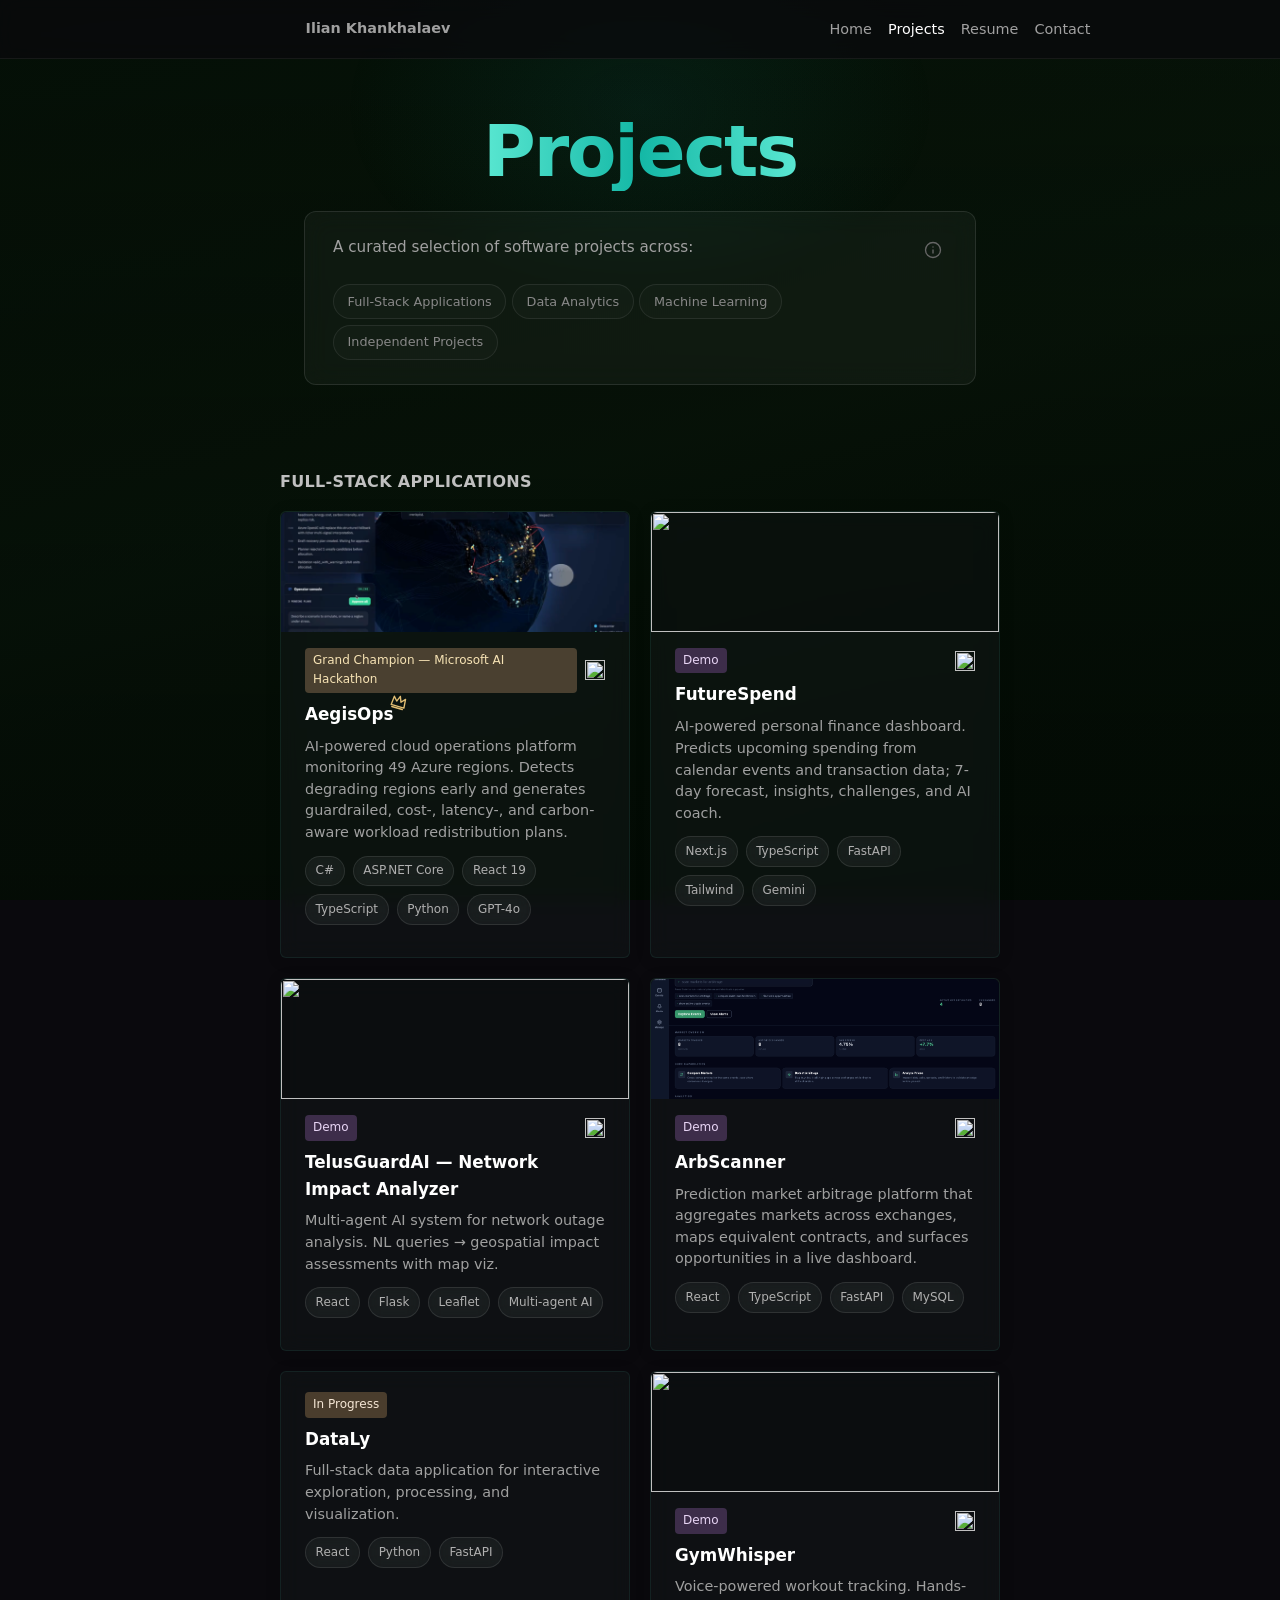
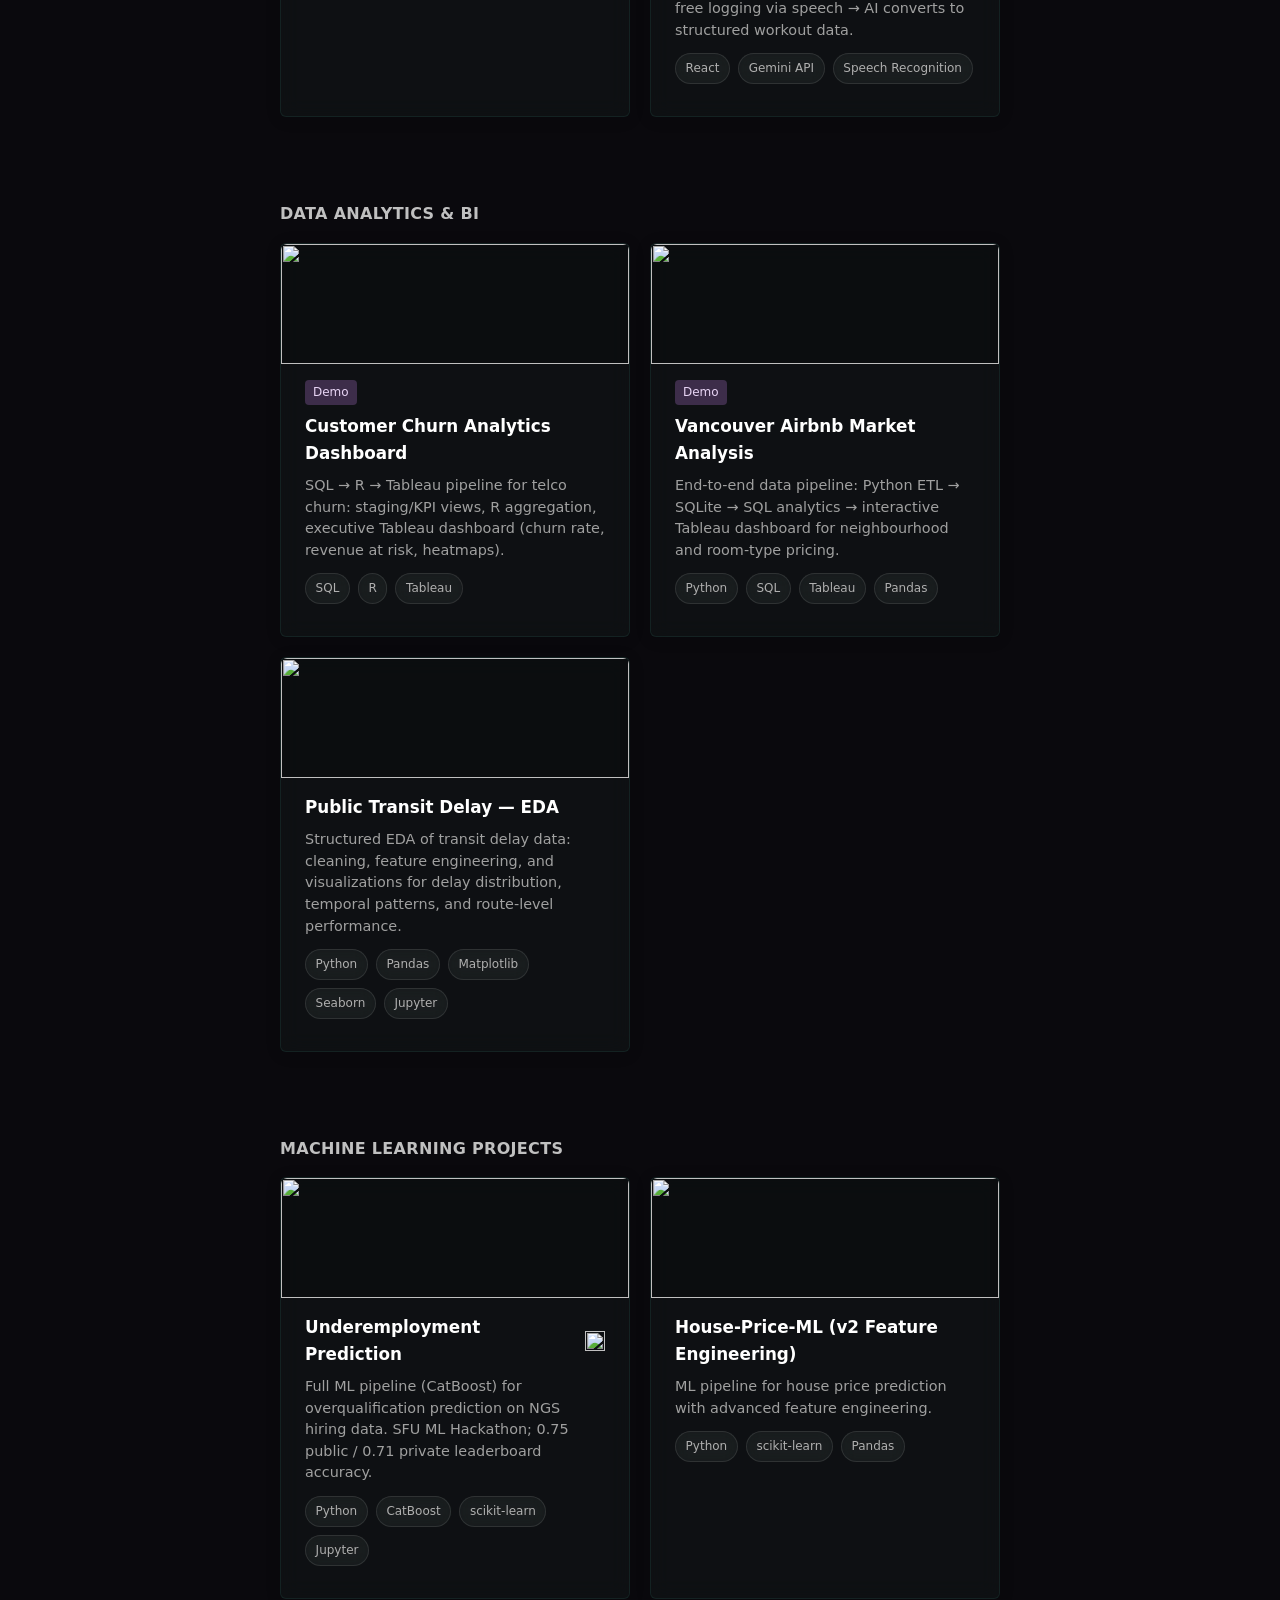
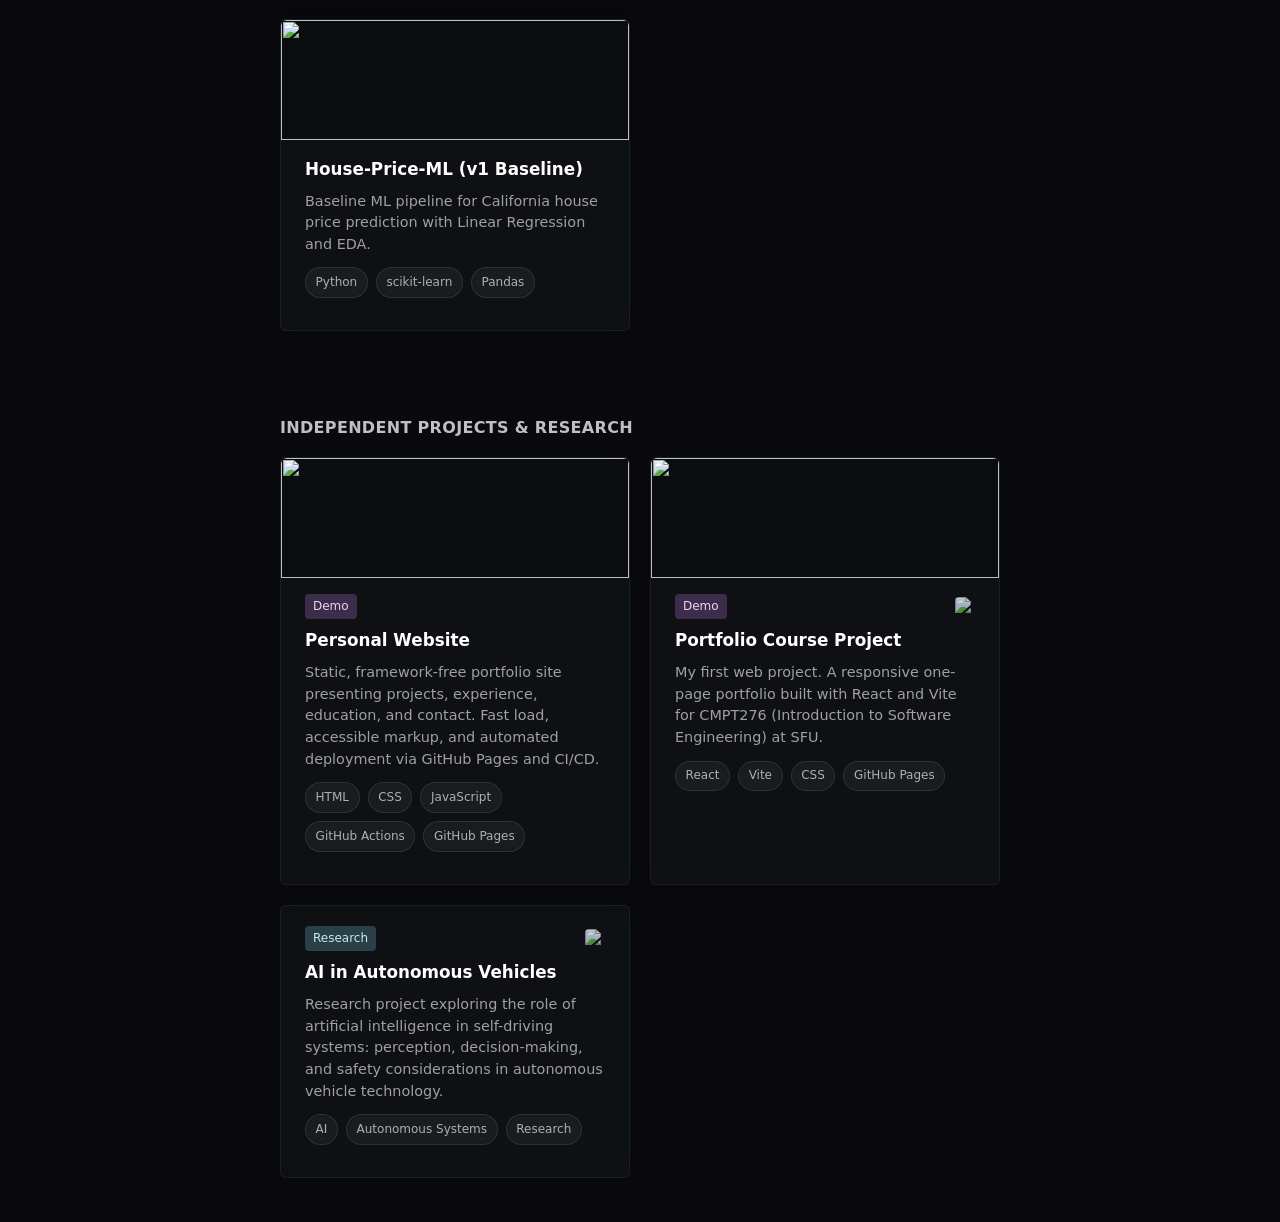
==== commit 0b5c0b9f: "update arbscanner project page" ====
--- a/src/pages/projects.html
+++ b/src/pages/projects.html
@@ -121,6 +121,39 @@
               <span>Multi-agent AI</span>
             </div>
           </a>
+          <a class="project-card" href="./projects/arbscanner.html">
+            <div class="project-card-image-wrapper">
+              <img src="../assets/projects/ArbScanner.png" alt="" class="project-card-image" width="800" height="450" loading="lazy">
+            </div>
+            <div class="project-card-labels-row">
+              <div class="project-card-labels">
+                <span class="project-card-label project-card-demo">Demo</span>
+              </div>
+              <img src="../assets/icons/team.png" alt="" class="project-card-logo" width="24" height="24" aria-hidden="true" title="Team Project">
+            </div>
+            <h3>ArbScanner</h3>
+            <p>Prediction market arbitrage platform that aggregates markets across exchanges, maps equivalent contracts, and surfaces opportunities in a live dashboard.</p>
+            <div class="tech-tags">
+              <span>React</span>
+              <span>TypeScript</span>
+              <span>FastAPI</span>
+              <span>MySQL</span>
+            </div>
+          </a>
+          <a class="project-card" href="./projects/dataly.html">
+            <div class="project-card-labels-row">
+              <div class="project-card-labels">
+                <span class="project-card-label project-card-in-progress">In Progress</span>
+              </div>
+            </div>
+            <h3>DataLy</h3>
+            <p>Full-stack data application for interactive exploration, processing, and visualization.</p>
+            <div class="tech-tags">
+              <span>React</span>
+              <span>Python</span>
+              <span>FastAPI</span>
+            </div>
+          </a>
           <a class="project-card" href="./projects/gym-whisper.html">
             <div class="project-card-image-wrapper">
               <img src="../assets/projects/GymWhisper/GymWhisper-preview.png" alt="" class="project-card-image" width="800" height="450" loading="lazy">
@@ -137,34 +170,6 @@
               <span>React</span>
               <span>Gemini API</span>
               <span>Speech Recognition</span>
-            </div>
-          </a>
-          <a class="project-card" href="./projects/arbscanner.html">
-            <div class="project-card-labels-row">
-              <div class="project-card-labels">
-                <span class="project-card-label project-card-in-progress">In Progress</span>
-              </div>
-              <img src="../assets/icons/team.png" alt="" class="project-card-logo" width="24" height="24" aria-hidden="true" title="Team Project">
-            </div>
-            <h3>ArbScanner</h3>
-            <p>ML-powered arbitrage scanning tool to detect and quantify opportunities across markets or instruments.</p>
-            <div class="tech-tags">
-              <span>Python</span>
-              <span>ML</span>
-            </div>
-          </a>
-          <a class="project-card" href="./projects/dataly.html">
-            <div class="project-card-labels-row">
-              <div class="project-card-labels">
-                <span class="project-card-label project-card-in-progress">In Progress</span>
-              </div>
-            </div>
-            <h3>DataLy</h3>
-            <p>Full-stack data application for interactive exploration, processing, and visualization.</p>
-            <div class="tech-tags">
-              <span>React</span>
-              <span>Python</span>
-              <span>FastAPI</span>
             </div>
           </a>
         </div>
--- a/src/styles/main.css
+++ b/src/styles/main.css
@@ -864,6 +864,10 @@
   margin-top: 6rem;
 }
 
+.timeline-item:nth-of-type(6) {
+  margin-top: 7.5rem;
+}
+
 .timeline-item:last-child {
   margin-right: 9rem;
 }
@@ -2625,6 +2629,31 @@
   flex-shrink: 0;
 }
 
+/* Experience: dates stacked over location, aligned to the right edge.
+   Line boxes mirror the left column so dates sit on the role line and
+   location sits on the company line. */
+.exp-right {
+  display: flex;
+  flex-direction: column;
+  align-items: flex-end;
+  flex-shrink: 0;
+}
+
+.exp-right .exp-dates {
+  line-height: 1.6rem;
+  margin-bottom: 0.25rem;
+}
+
+.exp-right .exp-location {
+  line-height: 1.44rem;
+  margin: 0;
+}
+
+/* Entries with a minor line push the company name down one block */
+.exp-right--minor .exp-location {
+  margin-top: 1.9rem;
+}
+
 .exp-meta {
   font-size: 0.8rem;
   color: #666;
@@ -2656,14 +2685,33 @@
     padding-top: 0.25rem;
     border-top: 1px solid #252525;
   }
+
+  .exp-right {
+    width: 100%;
+    align-items: flex-start;
+    order: 3;
+    padding-top: 0.25rem;
+    border-top: 1px solid #252525;
+  }
+
+  .exp-right .exp-dates,
+  .exp-right .exp-location {
+    width: auto;
+    order: 0;
+    padding-top: 0;
+    border-top: none;
+    text-align: left;
+  }
 }
 
 .exp-desc,
 ul.exp-desc {
   font-size: 0.9rem;
   color: #a0a0a0;
-  margin: 0 0 0.75rem;
+  margin: 0.5rem 0 0.75rem;
   line-height: 1.55;
+  text-align: justify;
+  hyphens: auto;
 }
 
 ul.exp-desc {
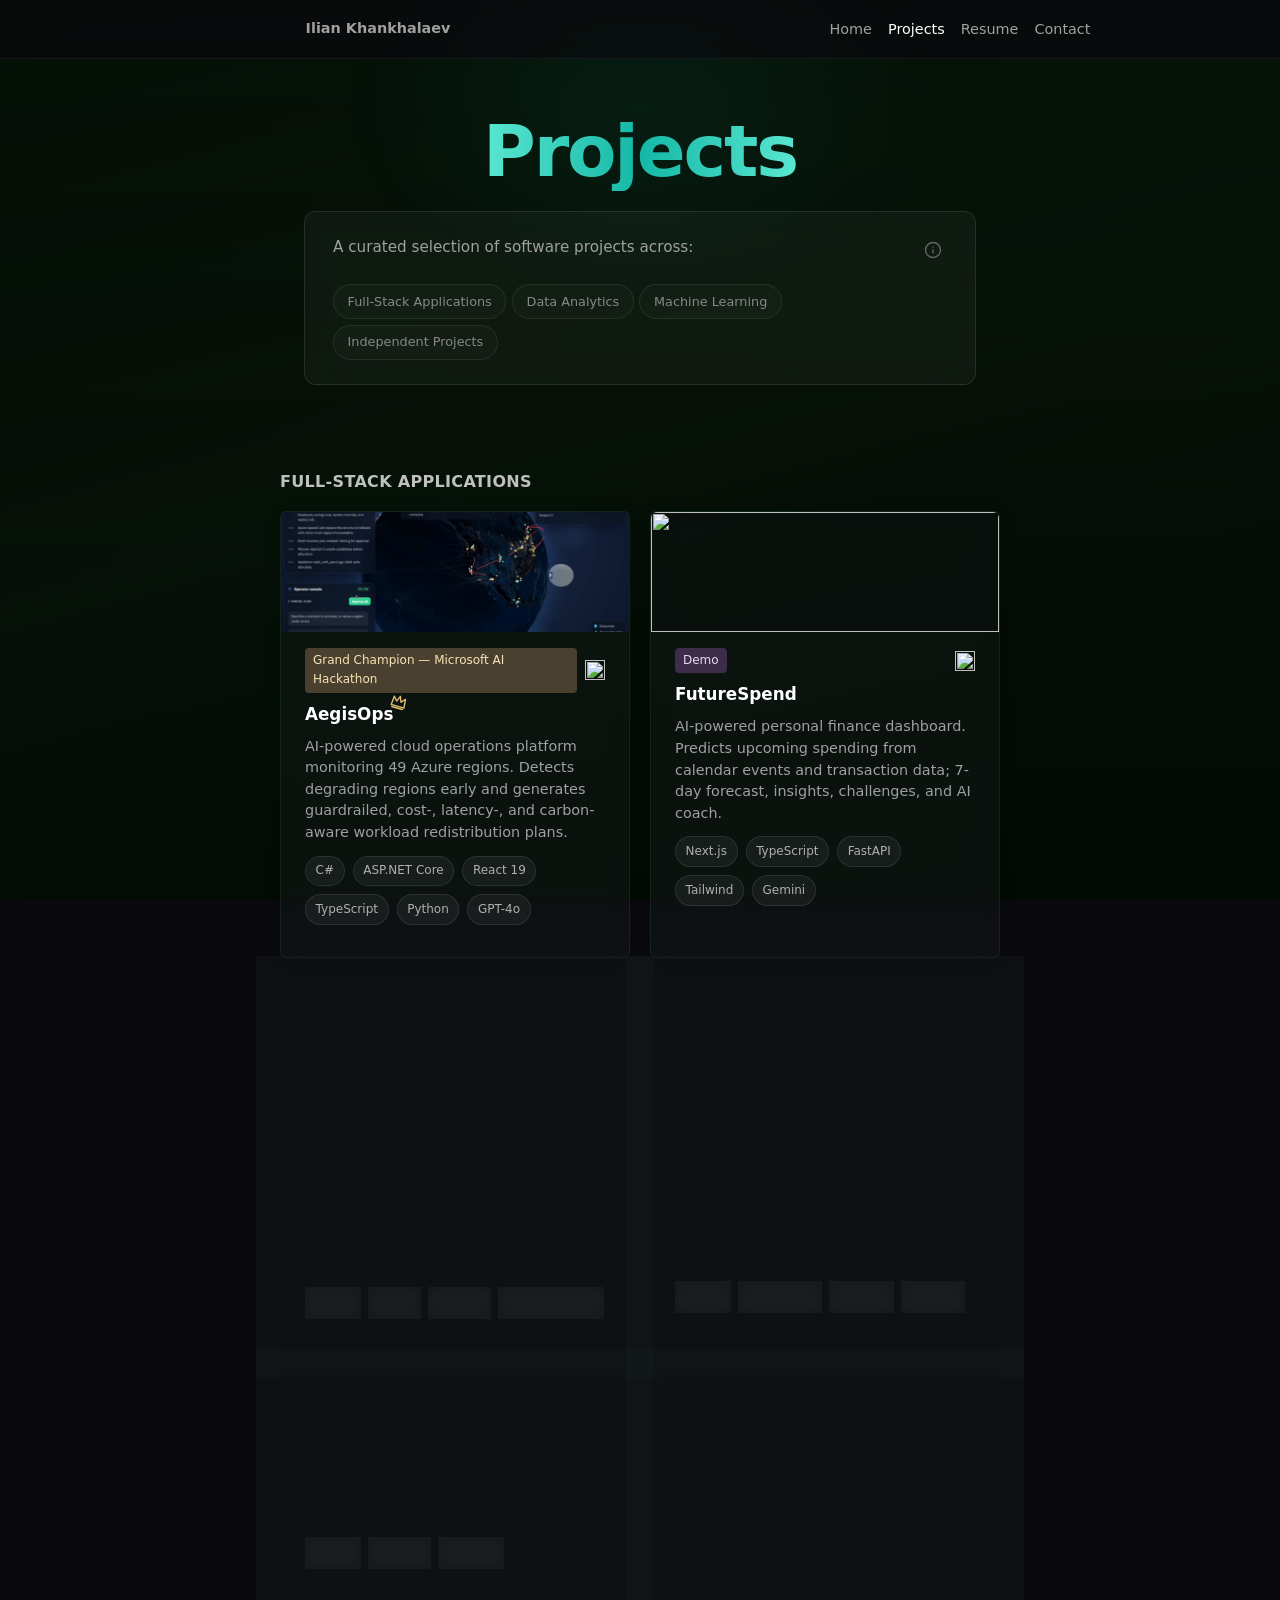
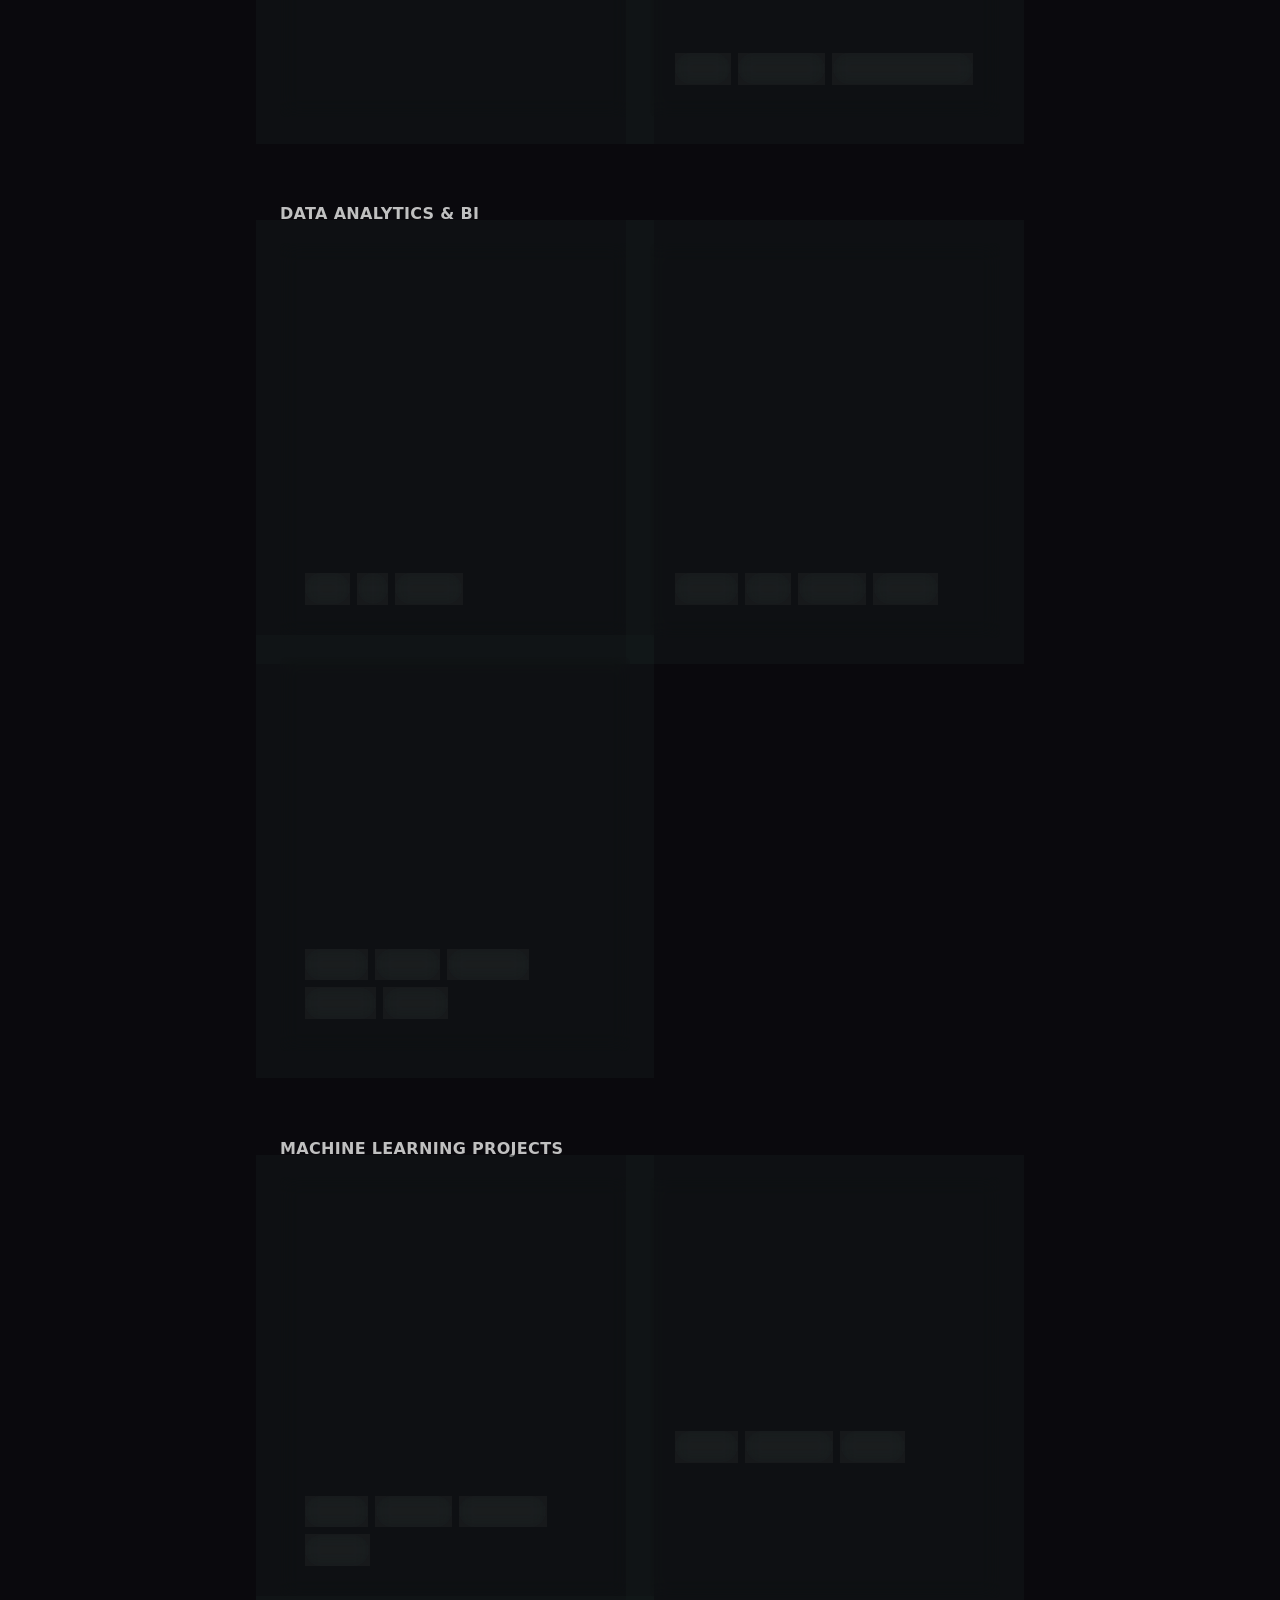
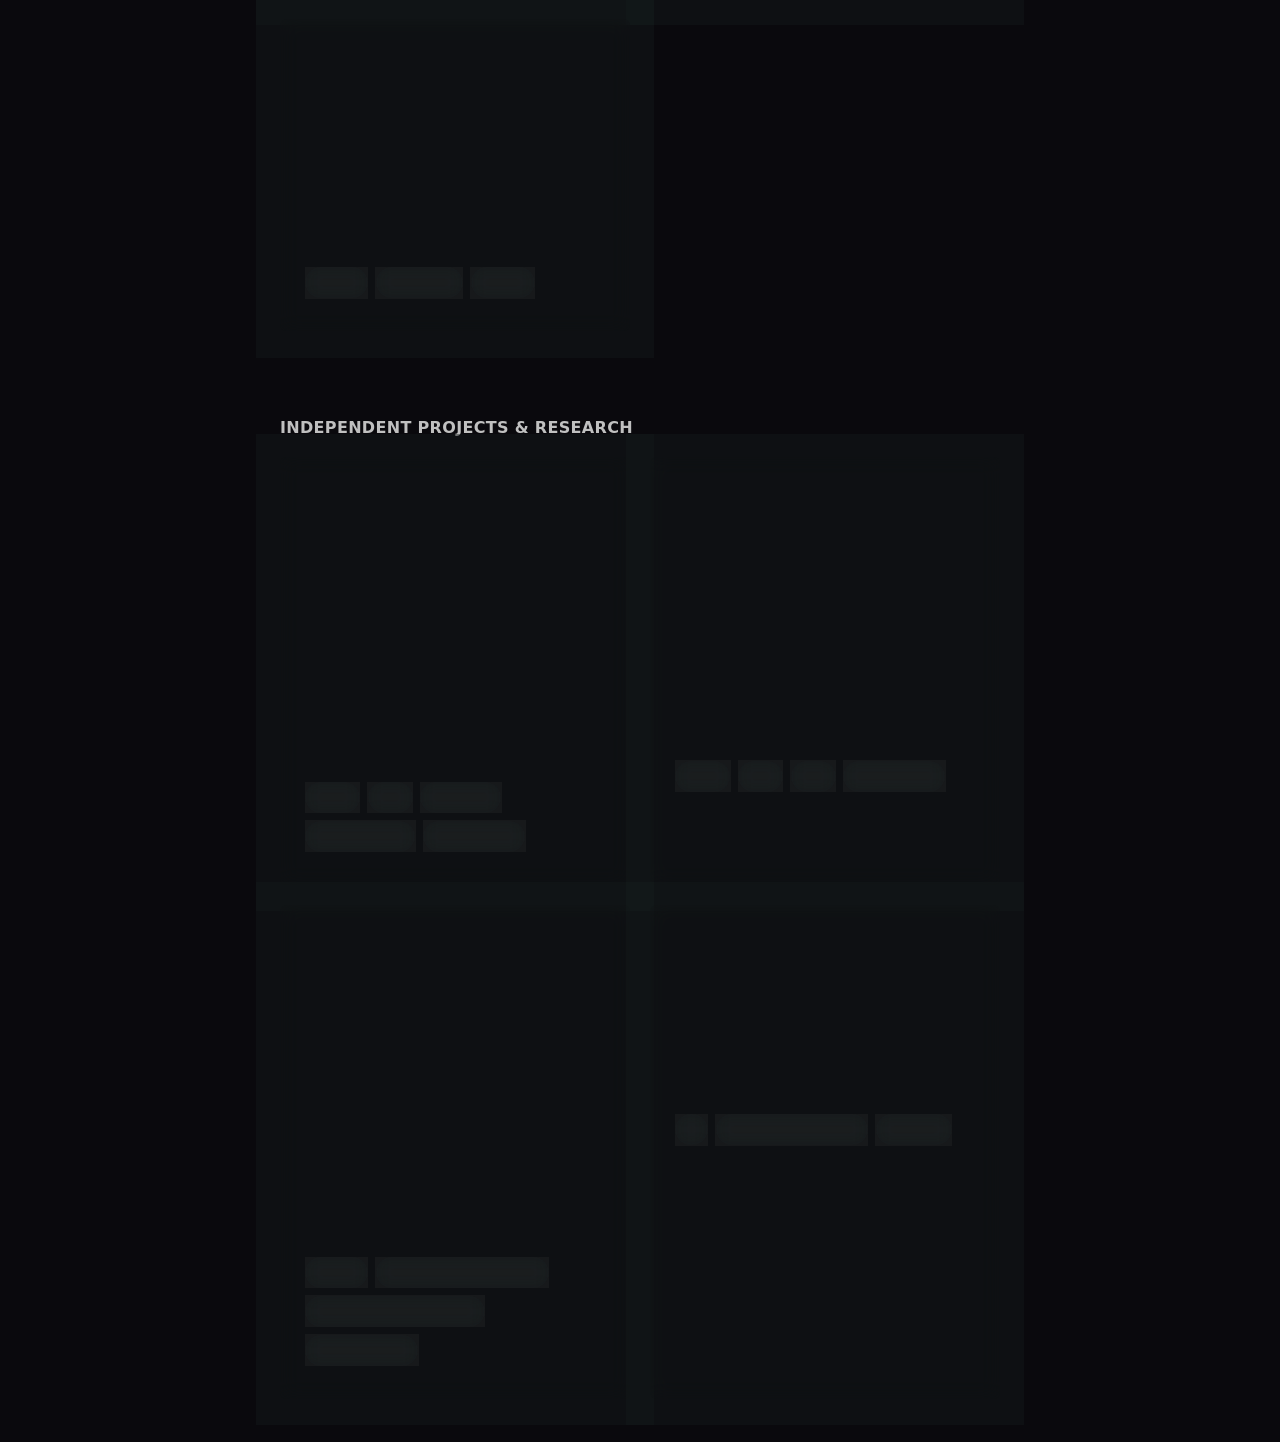
==== commit 4aca4c4b: "add sking registration research project page" ====
--- a/src/pages/projects.html
+++ b/src/pages/projects.html
@@ -323,6 +323,25 @@
               <span>GitHub Pages</span>
             </div>
           </a>
+          <a class="project-card" href="./projects/skin-registration.html">
+            <div class="project-card-image-wrapper">
+              <img src="../assets/projects/skin-registration/M1_vertices.png" alt="" class="project-card-image" width="800" height="450" loading="lazy">
+            </div>
+            <div class="project-card-labels-row">
+              <div class="project-card-labels">
+                <span class="project-card-label project-card-research">Research</span>
+              </div>
+              <img src="../assets/icons/companies/sfu-square.png" alt="SFU" class="project-card-logo project-card-logo-sfu" width="24" height="24" title="Simon Fraser University">
+            </div>
+            <h3>Skin-to-Muscle Registration Pipeline</h3>
+            <p>Python pipeline that registers 16k+ vertex skin meshes to the muscles and bones beneath them across 43 anatomical structures, automating a manual step in biomechanical modeling.</p>
+            <div class="tech-tags">
+              <span>Python</span>
+              <span>Computational Geometry</span>
+              <span>Signed Distance Functions</span>
+              <span>Autodesk Maya</span>
+            </div>
+          </a>
           <a class="project-card" href="./projects/ai-autonomous-vehicles.html">
             <div class="project-card-labels-row">
               <div class="project-card-labels">
--- a/src/styles/main.css
+++ b/src/styles/main.css
@@ -3691,13 +3691,17 @@
   padding: 0;
   border: none;
   background: none;
-}
-
-.project-detail .project-screenshot img {
+  max-width: 100%;
+  overflow: hidden;
+}
+
+.project-detail .project-screenshot img,
+.project-detail .project-screenshot video {
   display: block;
   width: 100%;
   max-width: 100%;
   height: auto;
+  box-sizing: border-box;
   border-radius: 8px;
   box-shadow: 0 4px 24px rgba(0, 0, 0, 0.35);
   border: 1px solid rgba(255, 255, 255, 0.06);
